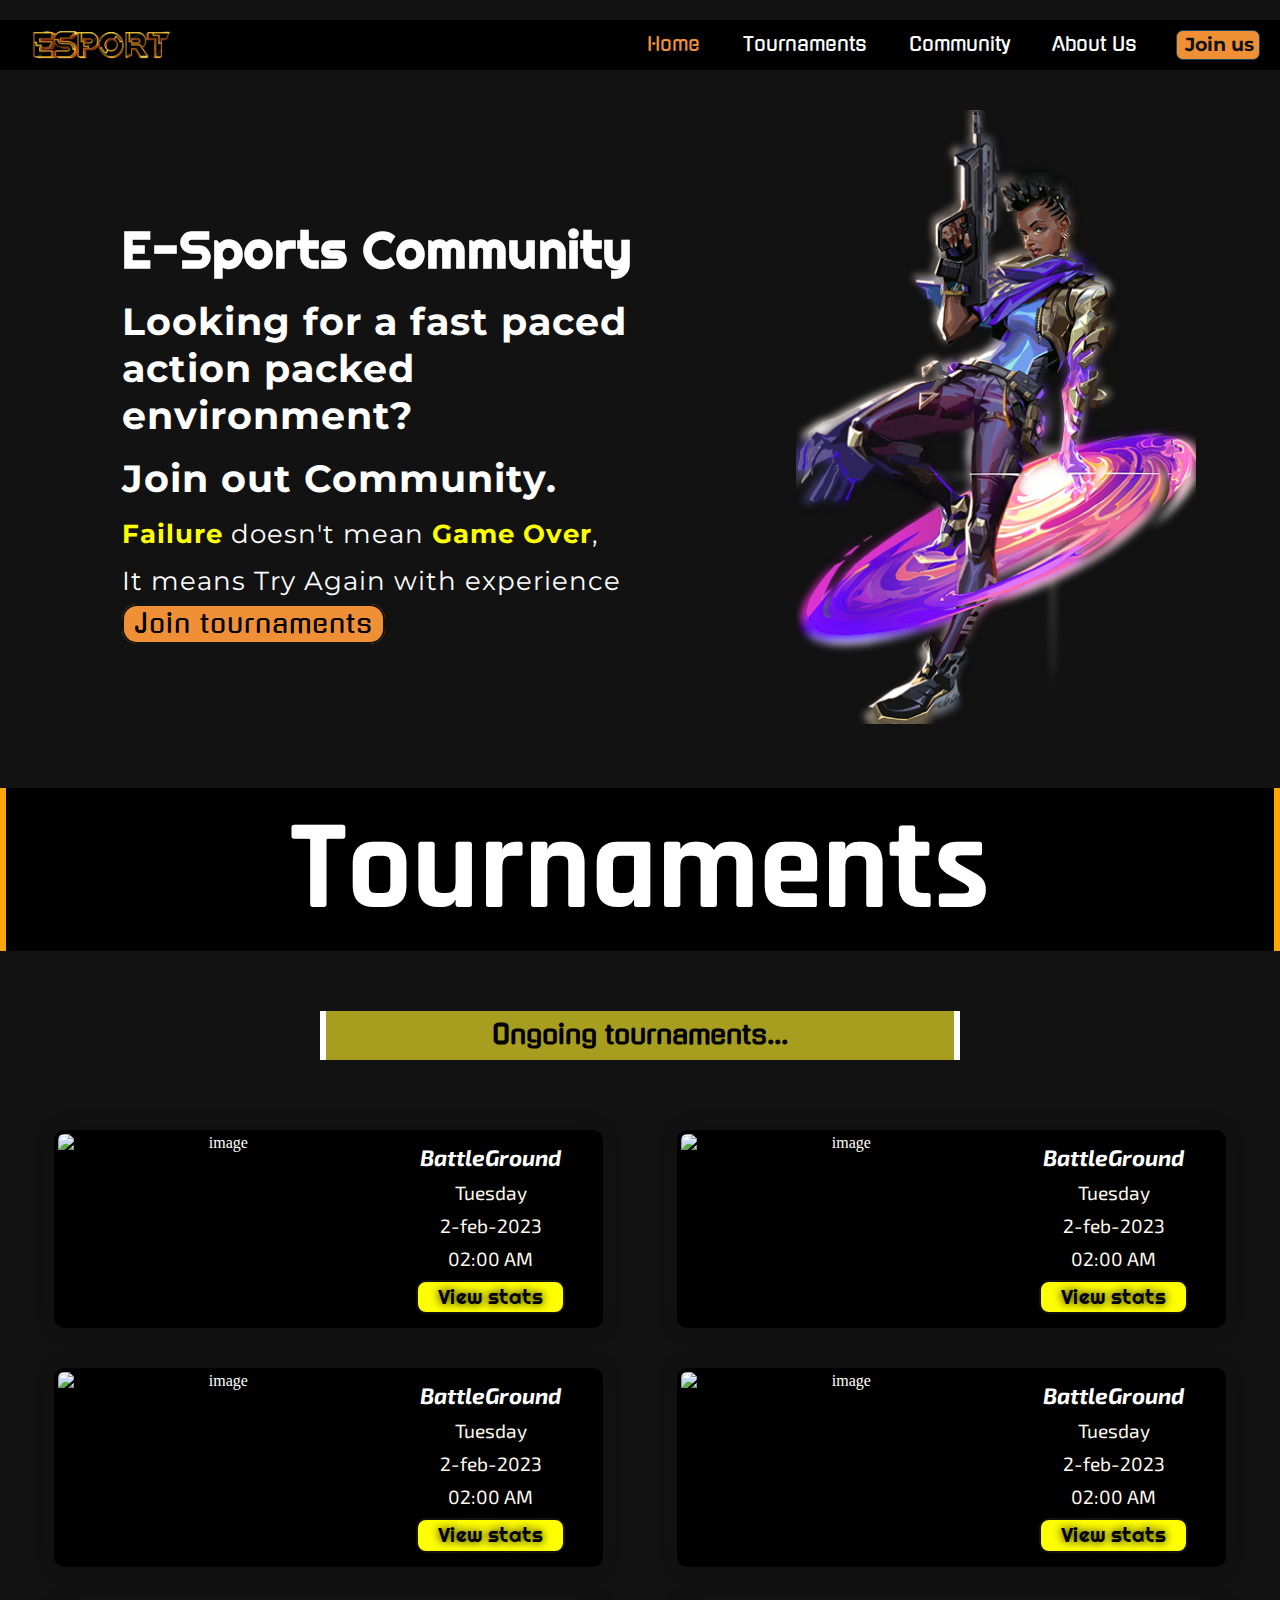
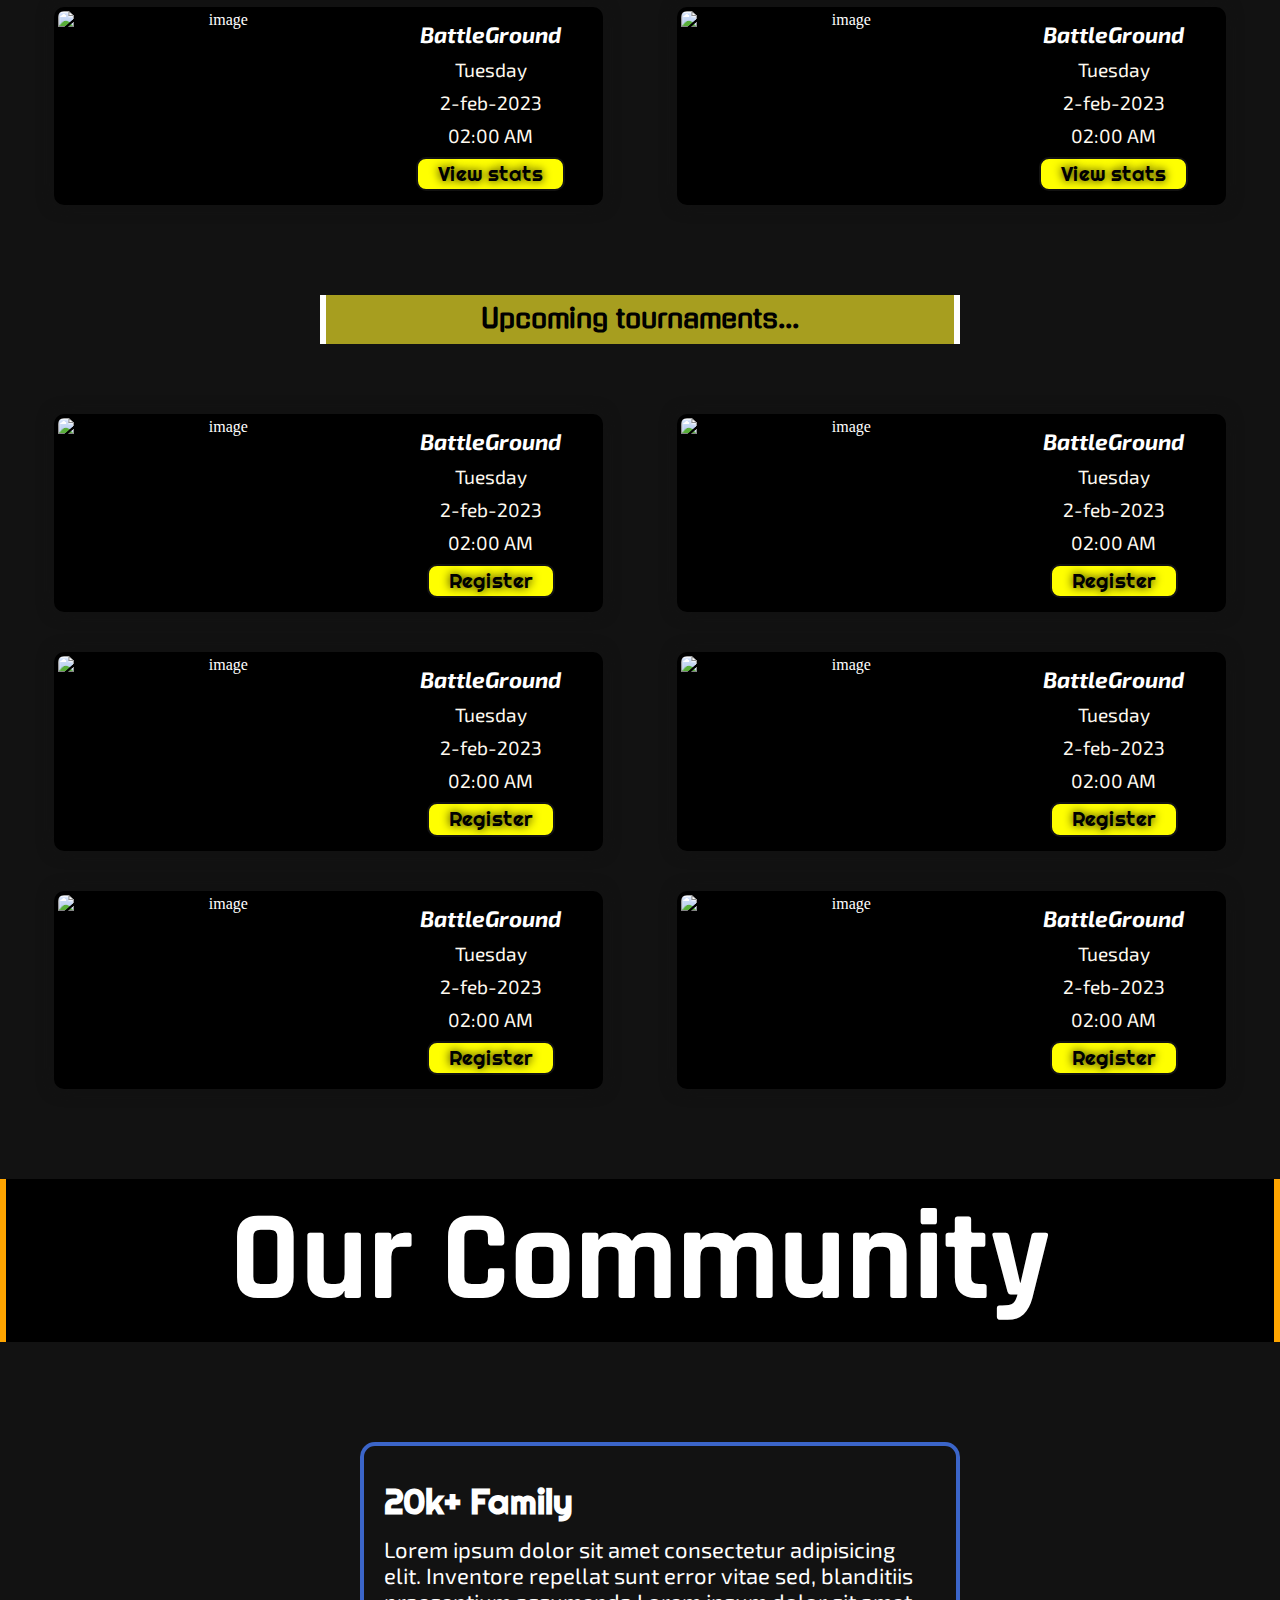
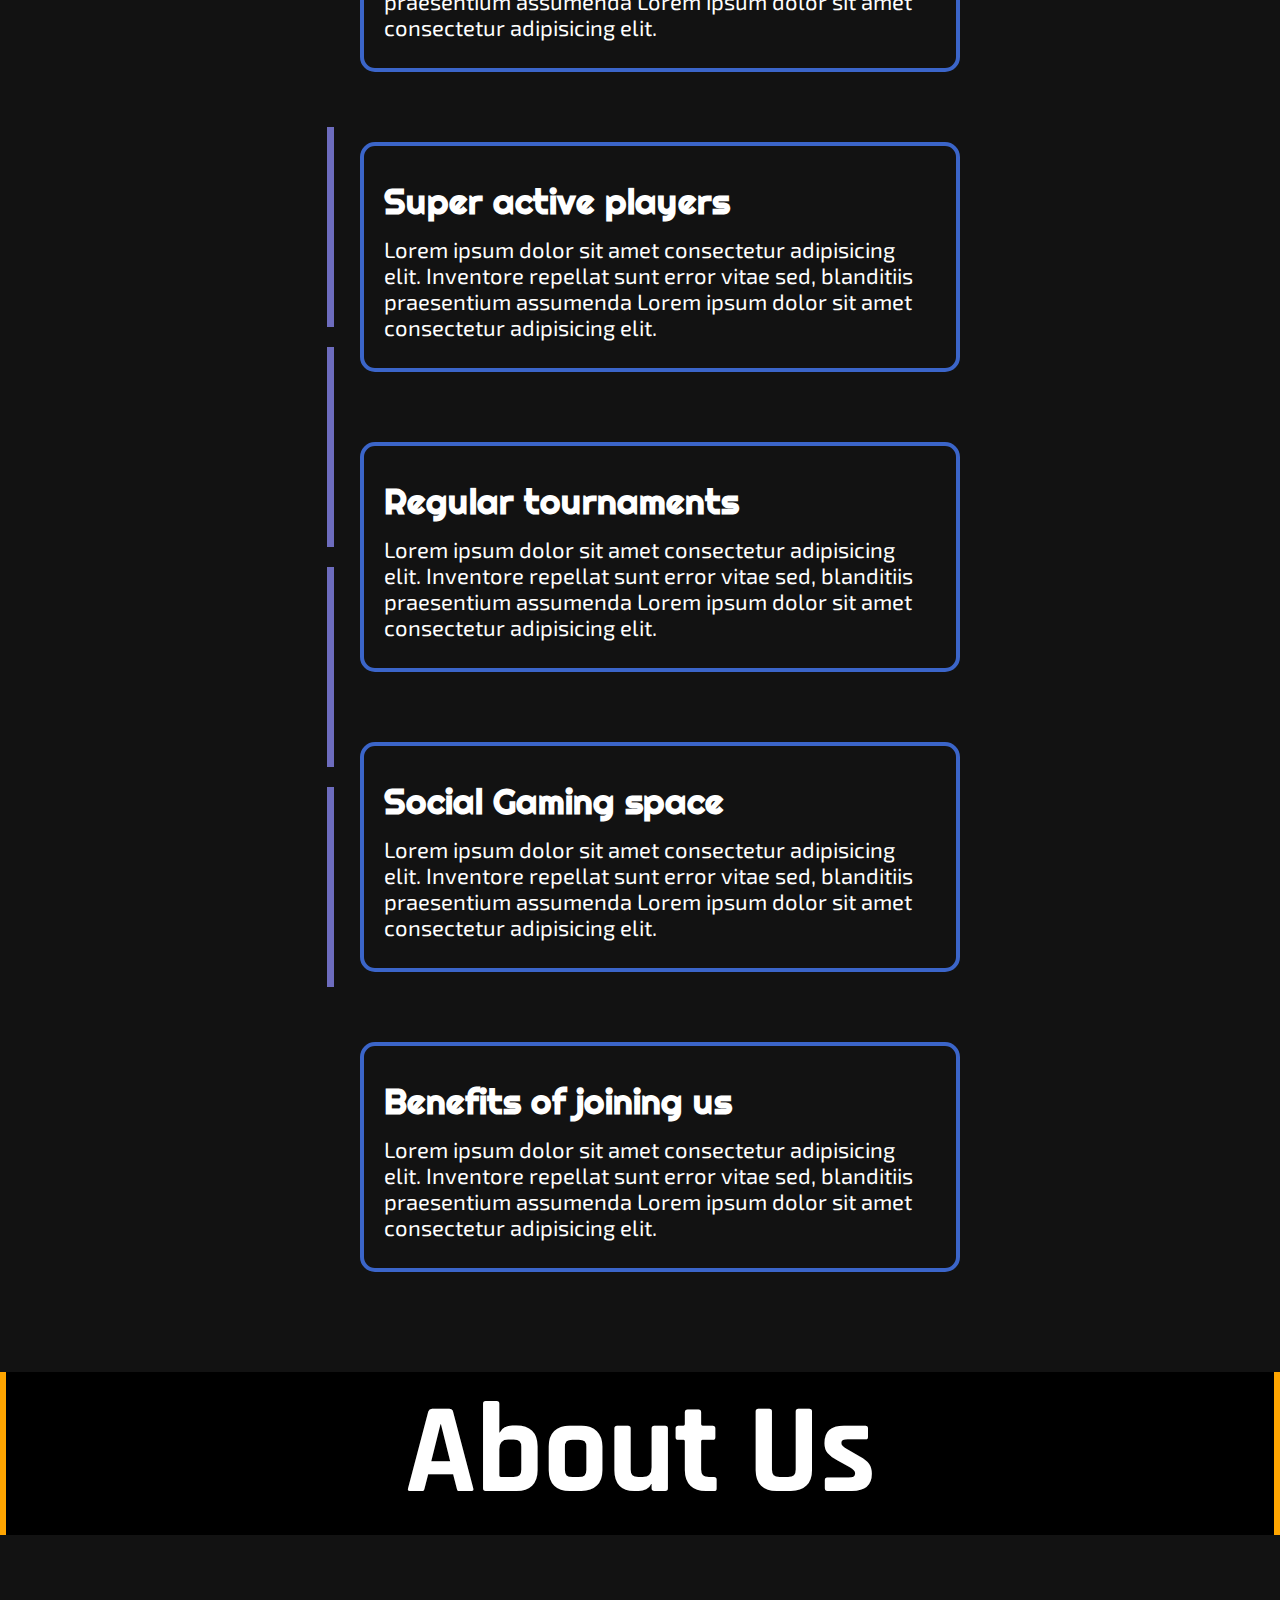
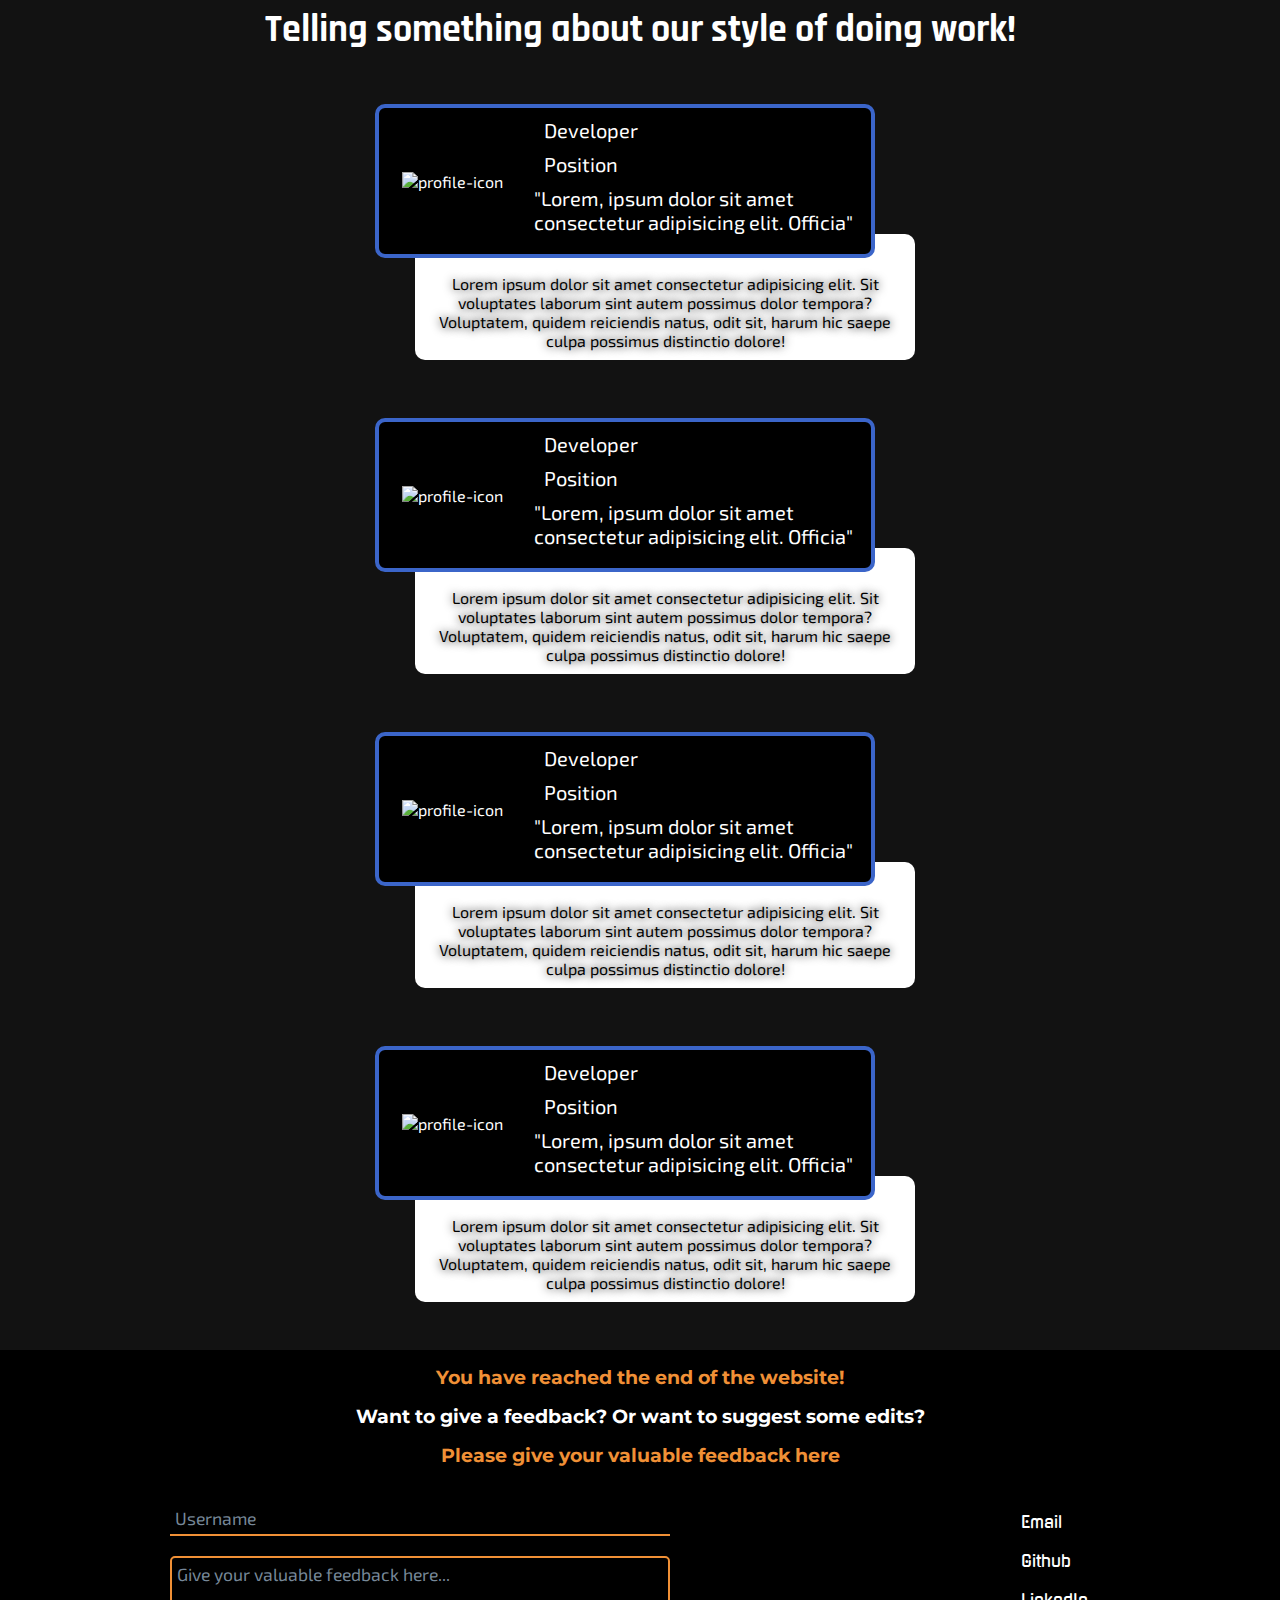
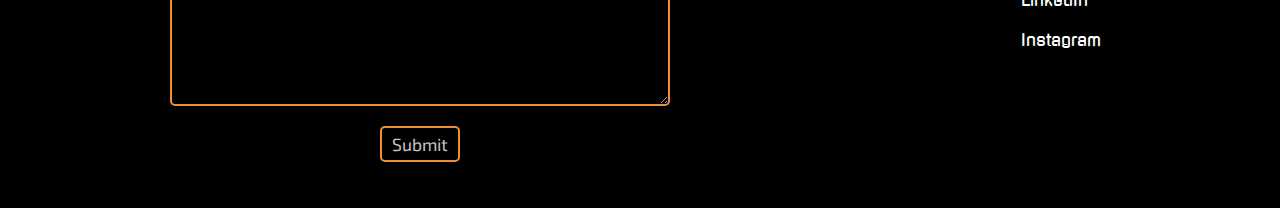
==== index.html @ 76872441 "Add files via upload" ====
<!DOCTYPE html>
<html lang="en">

<head>
    <meta charset="UTF-8">
    <meta http-equiv="X-UA-Compatible" content="IE=edge">
    <meta name="viewport" content="width=device-width, initial-scale=1.0">
    <title>E-sports Community</title>
    <link rel="shortcut icon" href="images/favicon-img.png" type="image/x-icon">

    <!--fontawesome-->
    <script src="https://kit.fontawesome.com/f44356ef2f.js" crossorigin="anonymous"></script>

    <!--google fonts-->
    <link rel="preconnect" href="https://fonts.googleapis.com">
    <link rel="preconnect" href="https://fonts.gstatic.com" crossorigin>
    <link
        href="https://fonts.googleapis.com/css2?family=Exo+2:wght@500&family=Gugi&family=Montserrat&family=Rajdhani&family=Righteous&display=swap"
        rel="stylesheet">

    <!--custom stylesheet-->
    <link rel="stylesheet" href="style.css">

</head>

<body>
    <header class="header">
        <i class="fa-solid fa-bars-staggered" id="menu-icon"></i>
        <img class="logo" src="images/logo.png" alt="logo">

        <nav class="nav">
            <a class="nav-link active" href="#home"><i class="fa-solid fa-house"></i>Home</a>
            <a class="nav-link" href="#tournaments"><i class="fa-solid fa-calendar-days"></i>Tournaments</a>
            <a class="nav-link" href="#community"><i class="fa-solid fa-users"></i>Community</a>
            <a class="nav-link" href="#about"><i class="fa-solid fa-user"></i>About Us</a>
            <a href="form/form.html" target="_main" class="join-us"><i class="fa-regular fa-handshake"></i>Join us</a>
        </nav>
    </header>

    <section id="home" class="home">
        <div class="content-box">
            <h1>E-Sports Community</h1>
            <h3>Looking for a fast paced action packed environment?</h3>
            <h3>Join out Community.</h3>
            <p><span>Failure</span> doesn't mean <span>Game Over</span>,</p>
            <p>It means Try Again with experience</p>
            <a href="#upcoming-tournaments">Join tournaments</a>
        </div>
        <div class="img-div">
            <img src="images/home-img.png" alt="home-img">
        </div>
    </section>

    <section class="tournaments" id="tournaments">
        <h2>Tournaments</h2>
        <h3>Ongoing tournaments...</h3>
        <div class="ongoing-event-container">
            <div class="event-box">
                <div class="img">
                    <img src="https://www.insidesport.in/wp-content/uploads/2022/08/BGMI-ban.jpeg" alt="image">
                </div>
                <div class="event-layer">
                    <h4>BattleGround</h4>
                    <p>Tuesday</p>
                    <p>2-feb-2023</p>
                    <p>02:00 AM</p>
                    <a href="#">View stats</a>
                </div>
            </div>
            <div class="event-box">
                <div class="img">
                    <img src="https://www.insidesport.in/wp-content/uploads/2022/08/BGMI-ban.jpeg" alt="image">
                </div>
                <div class="event-layer">
                    <h4>BattleGround</h4>
                    <p>Tuesday</p>
                    <p>2-feb-2023</p>
                    <p>02:00 AM</p>
                    <a href="#">View stats</a>
                </div>
            </div>
            <div class="event-box">
                <div class="img">
                    <img src="https://www.insidesport.in/wp-content/uploads/2022/08/BGMI-ban.jpeg" alt="image">
                </div>
                <div class="event-layer">
                    <h4>BattleGround</h4>
                    <p>Tuesday</p>
                    <p>2-feb-2023</p>
                    <p>02:00 AM</p>
                    <a href="#">View stats</a>
                </div>
            </div>
            <div class="event-box">
                <div class="img">
                    <img src="https://www.insidesport.in/wp-content/uploads/2022/08/BGMI-ban.jpeg" alt="image">
                </div>
                <div class="event-layer">
                    <h4>BattleGround</h4>
                    <p>Tuesday</p>
                    <p>2-feb-2023</p>
                    <p>02:00 AM</p>
                    <a href="#">View stats</a>
                </div>
            </div>
            <div class="event-box">
                <div class="img">
                    <img src="https://www.insidesport.in/wp-content/uploads/2022/08/BGMI-ban.jpeg" alt="image">
                </div>
                <div class="event-layer">
                    <h4>BattleGround</h4>
                    <p>Tuesday</p>
                    <p>2-feb-2023</p>
                    <p>02:00 AM</p>
                    <a href="#">View stats</a>
                </div>
            </div>
            <div class="event-box">
                <div class="img">
                    <img src="https://www.insidesport.in/wp-content/uploads/2022/08/BGMI-ban.jpeg" alt="image">
                </div>
                <div class="event-layer">
                    <h4>BattleGround</h4>
                    <p>Tuesday</p>
                    <p>2-feb-2023</p>
                    <p>02:00 AM</p>
                    <a href="#">View stats</a>
                </div>
            </div>
        </div>

        <h3 id="upcoming-tournaments">Upcoming tournaments...</h3>
        <div class="upcoming-event-container">
            <div class="event-box">
                <div class="img">
                    <img src="https://www.insidesport.in/wp-content/uploads/2022/08/BGMI-ban.jpeg" alt="image">
                </div>
                <div class="event-layer">
                    <h4>BattleGround</h4>
                    <p>Tuesday</p>
                    <p>2-feb-2023</p>
                    <p>02:00 AM</p>
                    <a href="#">Register</a>
                </div>
            </div>
            <div class="event-box">
                <div class="img">
                    <img src="https://www.insidesport.in/wp-content/uploads/2022/08/BGMI-ban.jpeg" alt="image">
                </div>
                <div class="event-layer">
                    <h4>BattleGround</h4>
                    <p>Tuesday</p>
                    <p>2-feb-2023</p>
                    <p>02:00 AM</p>
                    <a href="#">Register</a>
                </div>
            </div>
            <div class="event-box">
                <div class="img">
                    <img src="https://www.insidesport.in/wp-content/uploads/2022/08/BGMI-ban.jpeg" alt="image">
                </div>
                <div class="event-layer">
                    <h4>BattleGround</h4>
                    <p>Tuesday</p>
                    <p>2-feb-2023</p>
                    <p>02:00 AM</p>
                    <a href="#">Register</a>
                </div>
            </div>
            <div class="event-box">
                <div class="img">
                    <img src="https://www.insidesport.in/wp-content/uploads/2022/08/BGMI-ban.jpeg" alt="image">
                </div>
                <div class="event-layer">
                    <h4>BattleGround</h4>
                    <p>Tuesday</p>
                    <p>2-feb-2023</p>
                    <p>02:00 AM</p>
                    <a href="#">Register</a>
                </div>
            </div>
            <div class="event-box">
                <div class="img">
                    <img src="https://www.insidesport.in/wp-content/uploads/2022/08/BGMI-ban.jpeg" alt="image">
                </div>
                <div class="event-layer">
                    <h4>BattleGround</h4>
                    <p>Tuesday</p>
                    <p>2-feb-2023</p>
                    <p>02:00 AM</p>
                    <a href="#">Register</a>
                </div>
            </div>
            <div class="event-box">
                <div class="img">
                    <img src="https://www.insidesport.in/wp-content/uploads/2022/08/BGMI-ban.jpeg" alt="image">
                </div>
                <div class="event-layer">
                    <h4>BattleGround</h4>
                    <p>Tuesday</p>
                    <p>2-feb-2023</p>
                    <p>02:00 AM</p>
                    <a href="#">Register</a>
                </div>
            </div>
        </div>
    </section>

    <section class="community" id="community">
        <h2>Our Community</h2>
        <div class="testimonial">
            <div class="line-container">
                <div class="icon"><i class="fa-solid fa-people-group"></i></div>
                <div class="line"></div>
                <div class="icon"><i class="fa-solid fa-bolt-lightning"></i></div>
                <div class="line"></div>
                <div class="icon"><i class="fa-solid fa-chart-line"></i></div>
                <div class="line"></div>
                <div class="icon"><i class="fa-solid fa-gamepad"></i></div>
                <div class="line"></div>
                <div class="icon"><i class="fa-solid fa-medal"></i></div>
            </div>
            <div class="text-container">
                <div class="icon-2"><i class="fa-solid fa-people-group"></i></div>
                <div class="text-box">
                    <h3>20k+ Family</h3>
                    <p>Lorem ipsum dolor sit amet consectetur adipisicing elit. Inventore repellat sunt error vitae sed,
                        blanditiis praesentium assumenda Lorem ipsum dolor sit amet consectetur adipisicing elit.</p>
                </div>
                <div class="icon-2"><i class="fa-solid fa-bolt-lightning"></i></div>
                <div class="text-box">
                    <h3>Super active players</h3>
                    <p>Lorem ipsum dolor sit amet consectetur adipisicing elit. Inventore repellat sunt error vitae sed,
                        blanditiis praesentium assumenda Lorem ipsum dolor sit amet consectetur adipisicing elit.</p>
                </div>
                <div class="icon-2"><i class="fa-solid fa-chart-line"></i></div>
                <div class="text-box">
                    <h3>Regular tournaments</h3>
                    <p>Lorem ipsum dolor sit amet consectetur adipisicing elit. Inventore repellat sunt error vitae sed,
                        blanditiis praesentium assumenda Lorem ipsum dolor sit amet consectetur adipisicing elit.</p>
                </div>
                <div class="icon-2"><i class="fa-solid fa-gamepad"></i></div>
                <div class="text-box">
                    <h3>Social Gaming space</h3>
                    <p>Lorem ipsum dolor sit amet consectetur adipisicing elit. Inventore repellat sunt error vitae sed,
                        blanditiis praesentium assumenda Lorem ipsum dolor sit amet consectetur adipisicing elit.</p>
                </div>
                <div class="icon-2"><i class="fa-solid fa-medal"></i></div>
                <div class="text-box">
                    <h3>Benefits of joining us</h3>
                    <p>Lorem ipsum dolor sit amet consectetur adipisicing elit. Inventore repellat sunt error vitae sed,
                        blanditiis praesentium assumenda Lorem ipsum dolor sit amet consectetur adipisicing elit.</p>
                </div>
            </div>
        </div>
    </section>

    <section class="about" id="about">
        <h2>About Us</h2>
        <h3>Telling something about our style of doing work!</h3>
        <div class="about-container">
            <div class="profile">
                <div class="profile-top-card">
                    <div class="profile-img">
                        <img src="../Portfolio_0/images/image-removebg-preview.png" alt="profile-icon">
                    </div>
                    <div class="wrap-text">
                        <p><i class="fa-solid fa-user-secret"></i>Developer</p>
                        <p><i class="fa-solid fa-pen-ruler"></i>Position</p>
                        <p>"Lorem, ipsum dolor sit amet consectetur adipisicing elit. Officia"</p>
                    </div>
                </div>
                <div class="profile-layer">
                    <p>Lorem ipsum dolor sit amet consectetur adipisicing elit. Sit voluptates laborum sint autem
                        possimus dolor tempora? Voluptatem, quidem reiciendis natus, odit sit, harum hic saepe culpa
                        possimus distinctio dolore!</p>
                </div>
            </div>
            <div class="profile">
                <div class="profile-top-card">
                    <div class="profile-img">
                        <img src="../Portfolio_0/images/image-removebg-preview.png" alt="profile-icon">
                    </div>
                    <div class="wrap-text">
                        <p><i class="fa-solid fa-user-secret"></i>Developer</p>
                        <p><i class="fa-solid fa-pen-ruler"></i>Position</p>
                        <p>"Lorem, ipsum dolor sit amet consectetur adipisicing elit. Officia"</p>
                    </div>
                </div>
                <div class="profile-layer">
                    <p>Lorem ipsum dolor sit amet consectetur adipisicing elit. Sit voluptates laborum sint autem
                        possimus dolor tempora? Voluptatem, quidem reiciendis natus, odit sit, harum hic saepe culpa
                        possimus distinctio dolore!</p>
                </div>
            </div>
            <div class="profile">
                <div class="profile-top-card">
                    <div class="profile-img">
                        <img src="../Portfolio_0/images/image-removebg-preview.png" alt="profile-icon">
                    </div>
                    <div class="wrap-text">
                        <p><i class="fa-solid fa-user-secret"></i>Developer</p>
                        <p><i class="fa-solid fa-pen-ruler"></i>Position</p>
                        <p>"Lorem, ipsum dolor sit amet consectetur adipisicing elit. Officia"</p>
                    </div>
                </div>
                <div class="profile-layer">
                    <p>Lorem ipsum dolor sit amet consectetur adipisicing elit. Sit voluptates laborum sint autem
                        possimus dolor tempora? Voluptatem, quidem reiciendis natus, odit sit, harum hic saepe culpa
                        possimus distinctio dolore!</p>
                </div>
            </div>
            <div class="profile">
                <div class="profile-top-card">
                    <div class="profile-img">
                        <img src="../Portfolio_0/images/image-removebg-preview.png" alt="profile-icon">
                    </div>
                    <div class="wrap-text">
                        <p><i class="fa-solid fa-user-secret"></i>Developer</p>
                        <p><i class="fa-solid fa-pen-ruler"></i>Position</p>
                        <p>"Lorem, ipsum dolor sit amet consectetur adipisicing elit. Officia"</p>
                    </div>
                </div>
                <div class="profile-layer">
                    <p>Lorem ipsum dolor sit amet consectetur adipisicing elit. Sit voluptates laborum sint autem
                        possimus dolor tempora? Voluptatem, quidem reiciendis natus, odit sit, harum hic saepe culpa
                        possimus distinctio dolore!</p>
                </div>
            </div>
        </div>
    </section>

    <footer>
        <a class="top-icon" href="#home"><i class="fa-regular fa-circle-up"></i></a>
        <p>You have reached the end of the website!</p>
        <p>Want to give a feedback? Or want to suggest some edits?</p>
        <p>Please give your valuable feedback here</p>
        <div class="content-box">
            <div class="form-container">
                <form method="post">
                    <input type="text" name="name" id="name" placeholder=" " autocomplete="off">
                    <label class="placeholder" for="name">Username</label>
                    <textarea name="feedback-message" id="feedback-message" rows="5"
                        placeholder="Give your valuable feedback here..."></textarea>
                </form>
                <button onclick="sendMail()">Submit</button>
            </div>
            <div class="social">
                <a href="mailto:neersh2311@gmail.com" class="social-link"><i class="fa-solid fa-envelope"></i>Email</a>
                <a href="https://github.com/Neeraj-2311" class="social-link"><i class="fa-brands fa-github"></i>Github</a>
                <a href="https://linkedin.com/in/neeraj-b2b31b214" class="social-link"><i class="fa-brands fa-linkedin"></i>LinkedIn</a>
                <!-- <a href="#" class="social-link"><i class="fa-brands fa-square-twitter"></i>Twittr</a> -->
                <a href="https://www.instagram.com/neeraj_sh2311/" class="social-link"><i class="fa-brands fa-square-instagram"></i>Instagram</a>
            </div>
        </div>

    </footer>
    
    <!--scroll reveal-->
    <script src="https://unpkg.com/scrollreveal"></script>
    
    <!-- typed js -->
    <script src="https://cdn.jsdelivr.net/npm/typed.js@2.0.12"></script>
    
    <!--email Js-->
    <script type="text/javascript" src="https://cdn.jsdelivr.net/npm/@emailjs/browser@3/dist/email.min.js"></script>
    <script type="text/javascript">
        (function () {
            emailjs.init("6C_S388ph6_0igqL1");
        })();
        </script>

    <!--script file-->
    <script src="script.js"></script>

</body>

</html>
---- style.css ----
* {
    margin: 0;
    box-sizing: border-box;
    scroll-behavior: smooth;
}

:root {
    --text-style-1: 'Montserrat', sans-serif;
    --text-style-2: 'Exo 2', sans-serif;
    --text-style-3: 'Gugi', cursive;
    --text-style-4: 'Righteous', cursive;
    --text-style-5: 'Rajdhani', sans-serif;

    --bg-color: #121212;
    --second-bg-color: #000;
    --text-color: #ffffff;
    --main-color: #f09036;
}

body {
    padding-top: 20px;
    background-color: var(--bg-color);
    text-align: center;
}

h2 {
    background-color: var(--second-bg-color);
    font-family: var(--text-style-5);
    font-size: 7vw;
    border: .5vw orange solid;
    border-top: none;
    border-bottom: none;
    margin: 100px 0;
}

a {
    text-decoration: none;
    line-height: 1;
}

h1 {
    font-size: 4vw;
    font-family: var(--text-style-4);
}

h3 {
    font-size: 3vw;
}

p {
    font-size: 2vw;
}

/********************* Nav-Bar *********************/
.header {
    position: relative;
    z-index: 10;
    width: 100%;
    padding: 10px 20px;
    display: flex;
    flex-direction: row;
    justify-content: space-between;
    align-items: center;
    background-color: var(--second-bg-color);
    max-height: 50px;
}

.sticky {
    position: fixed;
    top: 0;
}

#menu-icon {
    color: var(--text-color);
    font-size: 1.5rem;
    display: none;
}

.logo {
    height: 5rem;
}

.nav {
    display: flex;
    place-items: center;
    column-gap: 3vw;
}

.nav-link {
    padding: 4px 0;
    display: inherit;
    align-items: center;
    gap: .25rem;
    color: var(--text-color);
    font-size: 1.2rem;
    font-family: var(--text-style-3);
}

.nav-link:hover {
    border-top: solid 1px lightblue;
    border-bottom: solid 1px lightblue;
}

.nav-link i {
    color: lightblue;
    font-size: 1rem;
}

.nav .join-us {
    display: flex;
    place-items: center;
    gap: .2rem;
    border-radius: 7px;
    border: 1px solid rgb(18, 72, 90);
    padding: 4px 5px;
    font-size: 1.2rem;
    font-family: var(--text-style-1);
    font-weight: bold;
    color: var(--bg-color);
    background-color: var(--main-color);
}

.nav .join-us:hover {
    box-shadow: 0 0 .6rem white;
    transition: .2s ease-in-out;
}

.nav-link.active,
.nav-link.active i {
    color: var(--main-color);
}


/********************* Home section *********************/
.home {
    overflow: hidden;
    display: flex;
    flex-direction: row;
    justify-content: space-between;
    place-items: center;
    padding: 40px 3vw 0px 6vw;
    color: var(--text-color);
    height: calc(100vh - 73px);
}

.home div {
    margin: auto;
}

.home .content-box {
    font-family: var(--text-style-1);
    letter-spacing: 1px;
    text-align: left;
    width: 50%;
}

.home .img-div {
    width: 45%;
    max-width: 400px;
}

.home .img-div img {
    width: 100%;
    animation: floatImage 4s ease-in-out infinite;
}
@keyframes floatImage {
    0%{
        transform: translateY(0);
    }
    50%{
        transform: translateY(-35px);
    }
    100%{
        transform: translate(0);
    } 
}

.home h1,
.home h3,
.home p {
    margin: 1rem auto;
}

.home p span {
    color: yellow;
    font-weight: 700;
}

.home div a {
    font-family: var(--text-style-3);
    font-size: min(3vw, 1.6rem);
    border: 2px solid var(--bg-color);
    background-color: var(--main-color);
    padding: 5px 10px;
    border-radius: 15px;
    margin: 2rem auto;
    cursor: pointer;
    color: var(--second-bg-color);
}

.home div a:hover {
    box-shadow: 0 0 .6rem rgb(95, 133, 161);
    transition: .2s ease-in-out;
}


/********************* tournaments section *********************/

.tournaments {
    min-height: 100vh;
    color: white;
}

.tournaments h3 {
    width: calc(50% - 6vw);
    font-family: var(--text-style-3);
    background-color: rgb(167, 158, 31);
    color: var(--second-bg-color);
    font-size: 2.2vw;
    line-height: 1.5;
    margin: 50px auto 50px 6vw;
    border: 6px solid #fff;
    border-top: none;
    border-bottom: none;
}

.ongoing-event-container,
.upcoming-event-container {
    padding: 3vw 6vw;
    display: grid;
    grid-template-columns: repeat(4, 1fr);
    align-items: center;
    gap: 2.5rem;
}

.ongoing-event-container .event-box,
.upcoming-event-container .event-box {
    position: relative;
    box-shadow: 0 0 1rem var(--bg-color);
    display: flex;
    overflow: hidden;
    border-radius: 10px;
    border: 4px solid var(--second-bg-color);
}

.event-box .img {
    width: 100%;
}

.event-box .img img {
    width: 100%;
    transition: .5s ease;
}

.event-box:hover .img img {
    transform: scale(1.2);
}

.event-box .event-layer {
    position: absolute;
    bottom: 0;
    left: 0;
    width: 100%;
    height: 100%;
    background: linear-gradient(rgba(0, 0, 0, .1), var(--main-color));
    display: flex;
    justify-content: center;
    align-items: center;
    flex-direction: column;
    transform: translateY(100%);
    transition: .5s ease;
    color: floralwhite;
    font-family: var(--text-style-2);
    text-shadow: 0 0 10px #000;
}

.event-layer h4 {
    display: inline-block;
    font-style: italic;
    font-size: 2vw;
    margin: .3rem 0 .5rem;
    color: white;
}

.event-layer p {
    font-size: 1.5vw;
}

.event-layer a {
    font-family: var(--text-style-3);
    margin: 10px;
    border: 2px solid var(--bg-color);
    border-radius: 10px;
    padding: 5px 20px;
    background-color: yellow;
    color: #000;
}

.event-box:hover .event-layer {
    transform: translateY(0);
}


/********************* Community section *********************/

.community {
    min-height: 100vh;
    color: white;
}

.icon-2 {
    display: none;
}

.line-2 {
    display: none;
}

.community .testimonial {
    display: flex;
    flex-direction: row;
    align-items: center;
    justify-content: center;
    margin: 100px auto;
    width: 60%;
}

.community .testimonial .line-container {
    display: flex;
    flex-direction: column;
    justify-content: center;
    align-items: center;
}

.community .testimonial .line-container .line {
    background-color: #6d6cbe;
    width: 7px;
    height: 260px;
    margin: 0 5%;
}

.community .testimonial .line-container .icon {
    margin: 10px;
}

.community .testimonial .line-container .icon i {
    font-size: 5rem;
}

.community .testimonial .line-container .icon:hover {
    text-shadow: 0 0 10px #81bbdb;
    transition: .2s ease-in-out;
    transform: scale(1.1);
}

.community .testimonial .text-container {
    display: flex;
    flex-direction: column;
    gap: 120px;
}

.community .testimonial .text-container .text-box:hover {
    transform: scaleY(1.1);
    box-shadow: 0 0 10px #d7d7df;
}

.community .testimonial .text-container .text-box {
    border: 4px rgb(59, 101, 201) solid;
    border-radius: 15px;
    margin: 0 auto auto 20px;
    padding: 20px;
    text-align: left;
    height: 240px;
    transition: .2s ease-in-out;
}

.community .testimonial .text-container .text-box p {
    font-family: var(--text-style-2);
    font-size: 1.6vw;
}

.community .testimonial .text-container .text-box h3 {
    font-size: 2vw;
    font-family: var(--text-style-4);
    line-height: 2;
}


/********************* About Us ********************/

.about {
    color: var(--text-color);
}

.about h3 {
    font-family: var(--text-style-5);
}

.about .about-container {
    width: 85%;
    margin: 100px auto;
    display: flex;
    flex-wrap: wrap;
    gap: 6vw;
    justify-content: center;
}

.about .about-container .profile {
    width: 40%;
    position: relative;
    height: max-content;
    transition: .5s ease;
}

.about .about-container .profile .profile-top-card {
    position: relative;
    z-index: 9;
    border-radius: 10px;
    border: 4px solid rgb(59, 101, 201);
    margin: auto;
    background-color: var(--second-bg-color);
    font-family: var(--text-style-2);
    display: grid;
    grid-template-columns: 28% 70%;
    padding: 10px;
    column-gap: 1.4vw;
}

.about .about-container .profile .profile-top-card .profile-img {
    margin: auto;
}

.about .about-container .profile .profile-top-card .profile-img img {
    width: 100%;
}

.about .about-container .profile .profile-top-card .wrap-text {
    text-align: left;
    margin: auto;
}

.about .about-container .profile .profile-top-card .wrap-text p {
    margin-bottom: 10px;
    font-size: 1.2vw;
}

.about .about-container .profile .profile-top-card .wrap-text p i {
    color: #6d6cbe;
    font-size: large;
    margin-right: 10px;
}

.about .about-container .profile .profile-layer {
    position: absolute;
    bottom: 0px;
    left: 0px;
    border-radius: 10px;
    height: max-content;
    padding: 50px 10px 20px;
    background: var(--text-color);
    color: var(--second-bg-color);
    font-family: var(--text-style-2);
    text-shadow: 0 0 10px #000;
    transition: .5s ease;
}

.about .about-container .profile .profile-layer p {
    font-size: 1.1vw;
}

.about .about-container .profile:hover {
    z-index: 11;
    transform: translate(-15px, -50px) !important;
}

.about .about-container .profile:hover .profile-layer {
    z-index: -10;
    transform: translate(30px, 7vw);
}



/********************* footer ********************/
footer {
    overflow: auto;
    background-color: #000;
}
footer .content-box{
    padding: 0 20px 2%;
    display: flex;
    flex-wrap: wrap;
    gap: 1rem 2rem;
    justify-content: space-around;
}
footer p{
    color: var(--text-color);
    font-family: var(--text-style-1);
    font-size: min(3vw, 1.2rem);
    font-weight: bolder;
    margin: 15px auto;
}
footer p:nth-of-type(1), footer p:nth-of-type(3){
    color: var(--main-color);
}
footer .form-container {
    width: 90%;
    max-width: 500px;
}
form{
    position: relative;
}
input, textarea, button{
    outline: none;
    display: block;
    margin: 20px auto;
    background-color: black;
    color: rgba(255, 255, 255, 0.79);
    font-size: 1.1rem;
    font-family: var(--text-style-2);
    background: none;
}
textarea::placeholder{
    color: lightslategray;
}
input{
    color: rgba(255, 255, 255, 0.79);
    padding: 5px;
    width: 100%;
    border: none;
    border-bottom: solid 2px var(--main-color);
}
label{
    position: absolute;
    top: 5px;
    left: 5px;
    font-family: var(--text-style-2);
    font-size: 1.1rem;
    color: lightslategray;
    transition: transform 0.2s ease-in-out;
}
input:focus + label, input:not(:placeholder-shown) + label{
    transform: translateY(-25px) scale(0.9);
    left: 2px;
}
textarea{
    padding: 5px;
    width: 100%;
    height: 150px;
    min-height: 150px;
    max-height: 150px;
    min-width: 100%;
    max-width: 100%;
    border-radius: 5px;
    border: 2px solid var(--main-color);
}
button{
    border-radius: 5px;
    border: 2px solid var(--main-color);
    padding: 5px 10px;
    cursor: pointer;
}

footer .social {
    margin-top: 20px;
    width: max-content;
    display: flex;
    flex-direction: column;
    align-items: flex-start;
}

footer .social .social-link {
    font-size: 1rem;
    margin: 10px;
    color: var(--text-color);
    font-family: var(--text-style-3);
}

footer .social .social-link i {
    margin-right: 10px;
    font-size: 1.2rem;
}

footer .social .social-link:hover {
    color: var(--main-color);
}

footer a.top-icon {
    display: none;
    position: fixed;
    right: 30px;
    bottom: 20px;
    font-family: var(--text-style-2);
    color: var(--second-bg-color);
    background-color: yellow;
    padding: min(1.3vw, 13px);
    border: 2px solid var(--second-bg-color);
    border-radius: 10px;
    box-shadow: 0 0 30px yellow;
    font-size: 30px;
    z-index: 100;
}

.top-icon.fixed {
    display: block;
}

/********************* BREAKPOINTS *********************/
@media (max-width: 1350px) {
    h2 {
        font-size: 10vw;
        margin: 60px 0;
    }

    .home {
        height: auto;
    }

    .tournaments {
        min-height: auto;
        height: auto;
    }

    .ongoing-event-container,
    .upcoming-event-container {
        display: flex;
        flex-wrap: wrap;
        row-gap: 40px;
        column-gap: 26px;
        padding: 30px;
        margin-bottom: 60px;
    }

    .tournaments h3 {
        width: 50%;
        min-width: 550px;
        margin: 40px auto;
        padding: 5px;
        font-size: 2vw;
    }

    .event-box {
        width: max(45%, 500px);
        margin: auto;
        background-color: black;
        display: flex;
        flex-wrap: wrap;
        justify-content: center;
    }

    .event-box .img {
        overflow: hidden;
        display: flex;
        flex-basis: 60%;
    }

    .event-box .event-layer {
        flex-basis: 40%;
        position: relative;
        transform: translateY(0%);
        background: none;
    }

    .event-layer h4 {
        font-size: 1.4rem;
        margin: 10px auto 0;
    }

    .event-layer p {
        font-size: 1.2rem;
        margin: 10px auto 0;
    }

    .event-layer a {
        display: inline-block;
        font-family: var(--text-style-4);
        font-size: 1.6vw;
    }

    .community {
        min-height: auto;
    }

    .community .testimonial {
        width: auto;
    }

    .community .testimonial .text-container {
        gap: 70px;
    }

    .community .testimonial .line-container .line {
        height: 200px;
    }

    .community .testimonial .text-container .text-box {
        height: 230px;
        width: 600px;
    }

    .community .testimonial .text-container .text-box p {
        font-family: var(--text-style-2);
        font-size: 22px;
    }

    .community .testimonial .text-container .text-box h3 {
        font-size: 35px;
    }


    .about h3 {
        margin: 70px auto 100px;
    }

    .about .about-container {
        width: 100%;
        flex-direction: column;
        align-items: center;
        row-gap: 160px;
    }

    .about .about-container .profile {
        width: 500px;
        transform: translate(-15px, -50px);
    }

    .about .about-container .profile .profile-layer {
        position: absolute;
        top: 130px;
        right: -40px;
        left: 40px;
        padding: 40px 10px 10px;
    }

    .about .about-container .profile .profile-layer p {
        font-size: 16px;
    }

    .about .about-container .profile .profile-top-card {
        grid-template-columns: 27% 70%;
    }

    .about .about-container .profile .profile-top-card .wrap-text p {
        font-size: 20px;
    }

    .about .about-container .profile:hover .profile-layer {
        transform: none;
    }
}

@media(max-width: 1100px) {
    .about .about-container .profile .profile-top-card .wrap-text p {
        font-size: 20px;
    }

    .about .about-container .profile .profile-layer p {
        font-size: 16px;
    }


    .ongoing-event-container,
    .upcoming-event-container {
        display: flex;
        flex-wrap: wrap;
        row-gap: 40px;
        column-gap: 26px;
        padding: 30px;
        margin-bottom: 60px;
    }

    .event-box {
        width: min(45%, 300px);
        margin: auto;
        background-color: black;
        display: flex;
        flex-wrap: wrap;
        justify-content: center;
        flex-direction: column;
    }

    .event-box .img {
        overflow: hidden;
        display: flex;
        width: 100%
    }

    .event-box .event-layer {
        position: relative;
        transform: translateY(0%);
        background: none;
    }

    .event-layer h4 {
        font-size: 1.2rem;
        margin: 5px auto 0;
    }

    .event-layer p {
        font-size: 1rem;
        margin: 5px auto 0;
    }

    .event-layer a {
        font-size: 1rem;
    }
}

@media(max-width: 850px) {
    #menu-icon {
        display: block;
    }

    .logo {
        margin-left: 5rem;
    }

    .header {
        justify-content: unset;
    }

    .nav {
        position: absolute;
        top: 100%;
        left: 0%;
        height: 100vh;
        padding: 40px 60px;
        background-color: var(--bg-color);
        display: flex;
        flex-wrap: wrap;
        place-items: flex-start;
        flex-direction: column;
        gap: 1rem;
        box-shadow: 0 .5rem 1rem rgba(0, 0, 0, .2);
        transition: .4s ease ;
        transform: translateX(-100%);
    }

    .nav.active {
        transform: translateX(0);
    }

    .nav .join-us {
        margin: 20px auto auto;
    }

    .nav .nav-link .join-us i {
        color: var(--text-color);
    }

    .home {
        position: relative;
        justify-content: center;
        padding-top: 20px;
        padding-bottom: 0;
    }

    .home .content-box {
        width: auto;
        text-align: center;
        margin-top: 250px;
        background-color: var(--bg-color);
    }

    .home .content-box a {
        display: inline-block;
        margin: 10px auto;
    }

    .home .img-div {
        position: absolute;
        z-index: -1;
        width: 100%;
        height: 400px;
        top: 20px;
        overflow: hidden;
    }


    .home .content-box h1 {
        font-size: 6vw;
    }

    .home .content-box h3 {
        font-size: 4vw;
    }

    .home .content-box p {
        font-size: 2.6vw;
    }
}

@media(max-width: 760px) {
    .home {
        padding: 0%;
    }

    .tournaments h3 {
        width: 90%;
        min-width: auto;
        font-size: 4vw;
    }

    .tournaments .event-box .event-layer h4 {
        font-size: 5vw;
    }

    .community .testimonial .text-container {
        display: block;
    }

    .community .testimonial .line-container {
        display: none
    }

    .community {
        min-height: auto;
    }

    .icon-2 {
        display: block;
        margin-left: 0px;
    }

    .icon-2 i {
        font-size: 5rem;
    }

    .community .testimonial {
        flex-direction: column;
        margin: 60px auto;
        width: 90%
    }

    .community .testimonial .text-container .text-box {
        height: auto;
        width: auto;
        margin: auto;
        margin-bottom: 50px;
        background-color: var(--bg-color);
    }


    .about h3 {
        margin: 0px auto 50px;
    }

    .about .about-container {
        width: 80%;
        flex-direction: column;
        align-items: center;
        row-gap: 50px;
    }

    .about .profile-layer {
        display: none;
    }

    .about .about-container .profile {
        width: auto;
        transform: none;
        z-index: -3;
        text-align: center;
    }

    .about .about-container .profile .profile-img {
        width: 15vw;
    }

    .about .about-container .profile .profile-top-card {
        display: flex;
        flex-wrap: wrap;
    }

    .about .about-container .profile .profile-top-card .wrap-text p {
        font-size: 1rem;
        margin: 7px 20px;
    }

    .about .about-container .profile:hover {
        transform: none;
    }
}
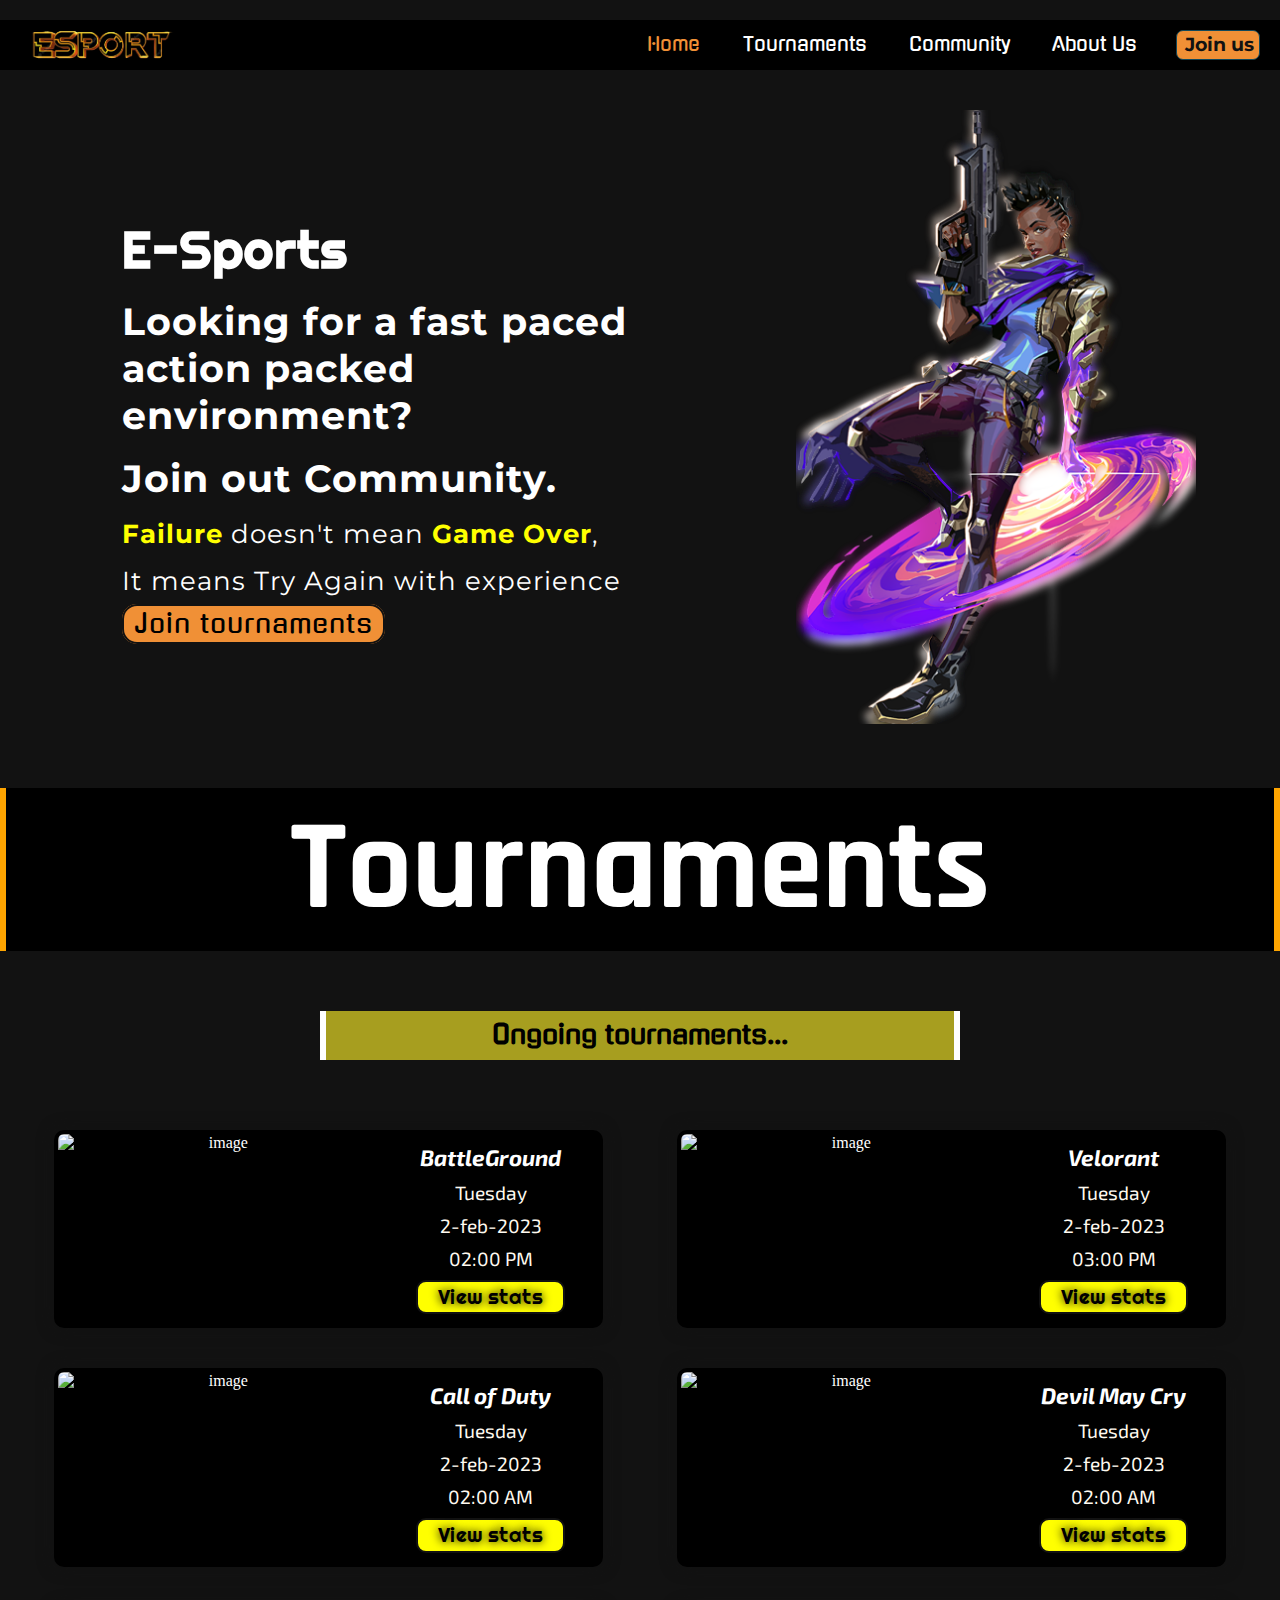
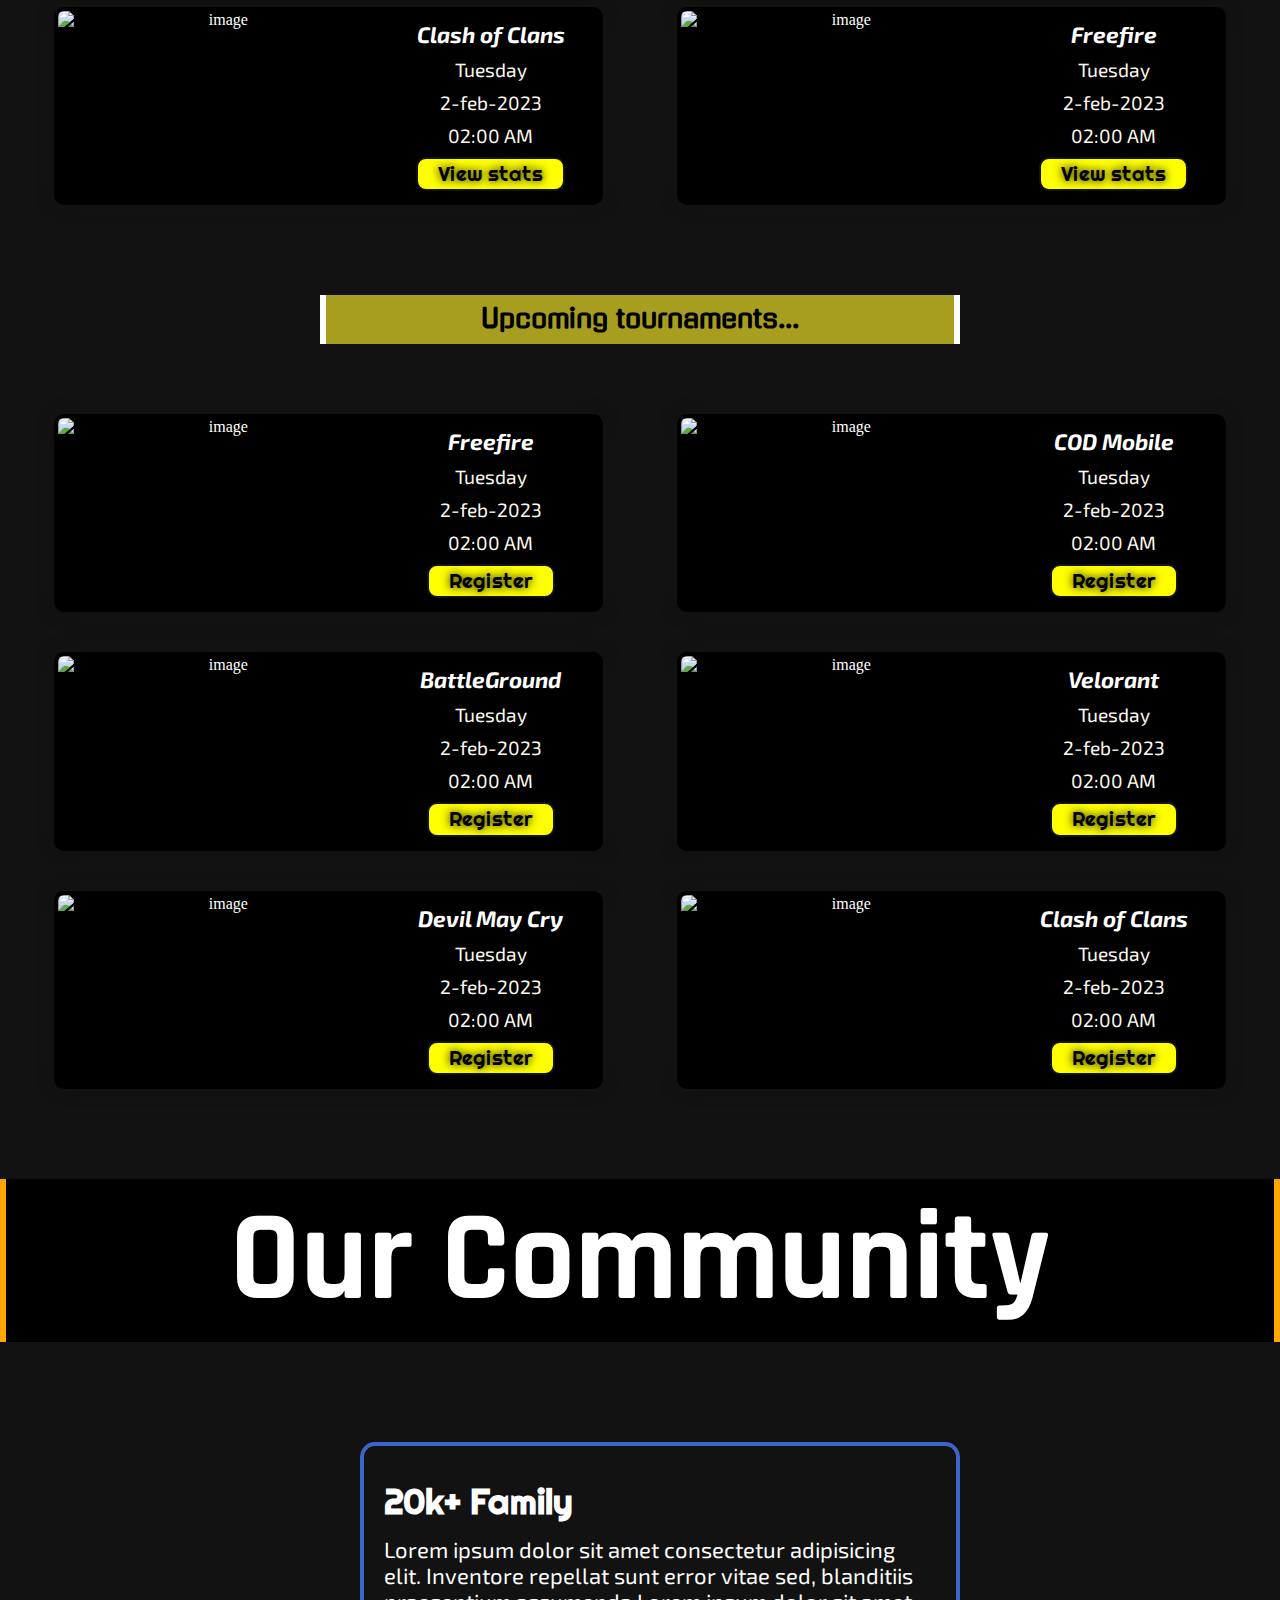
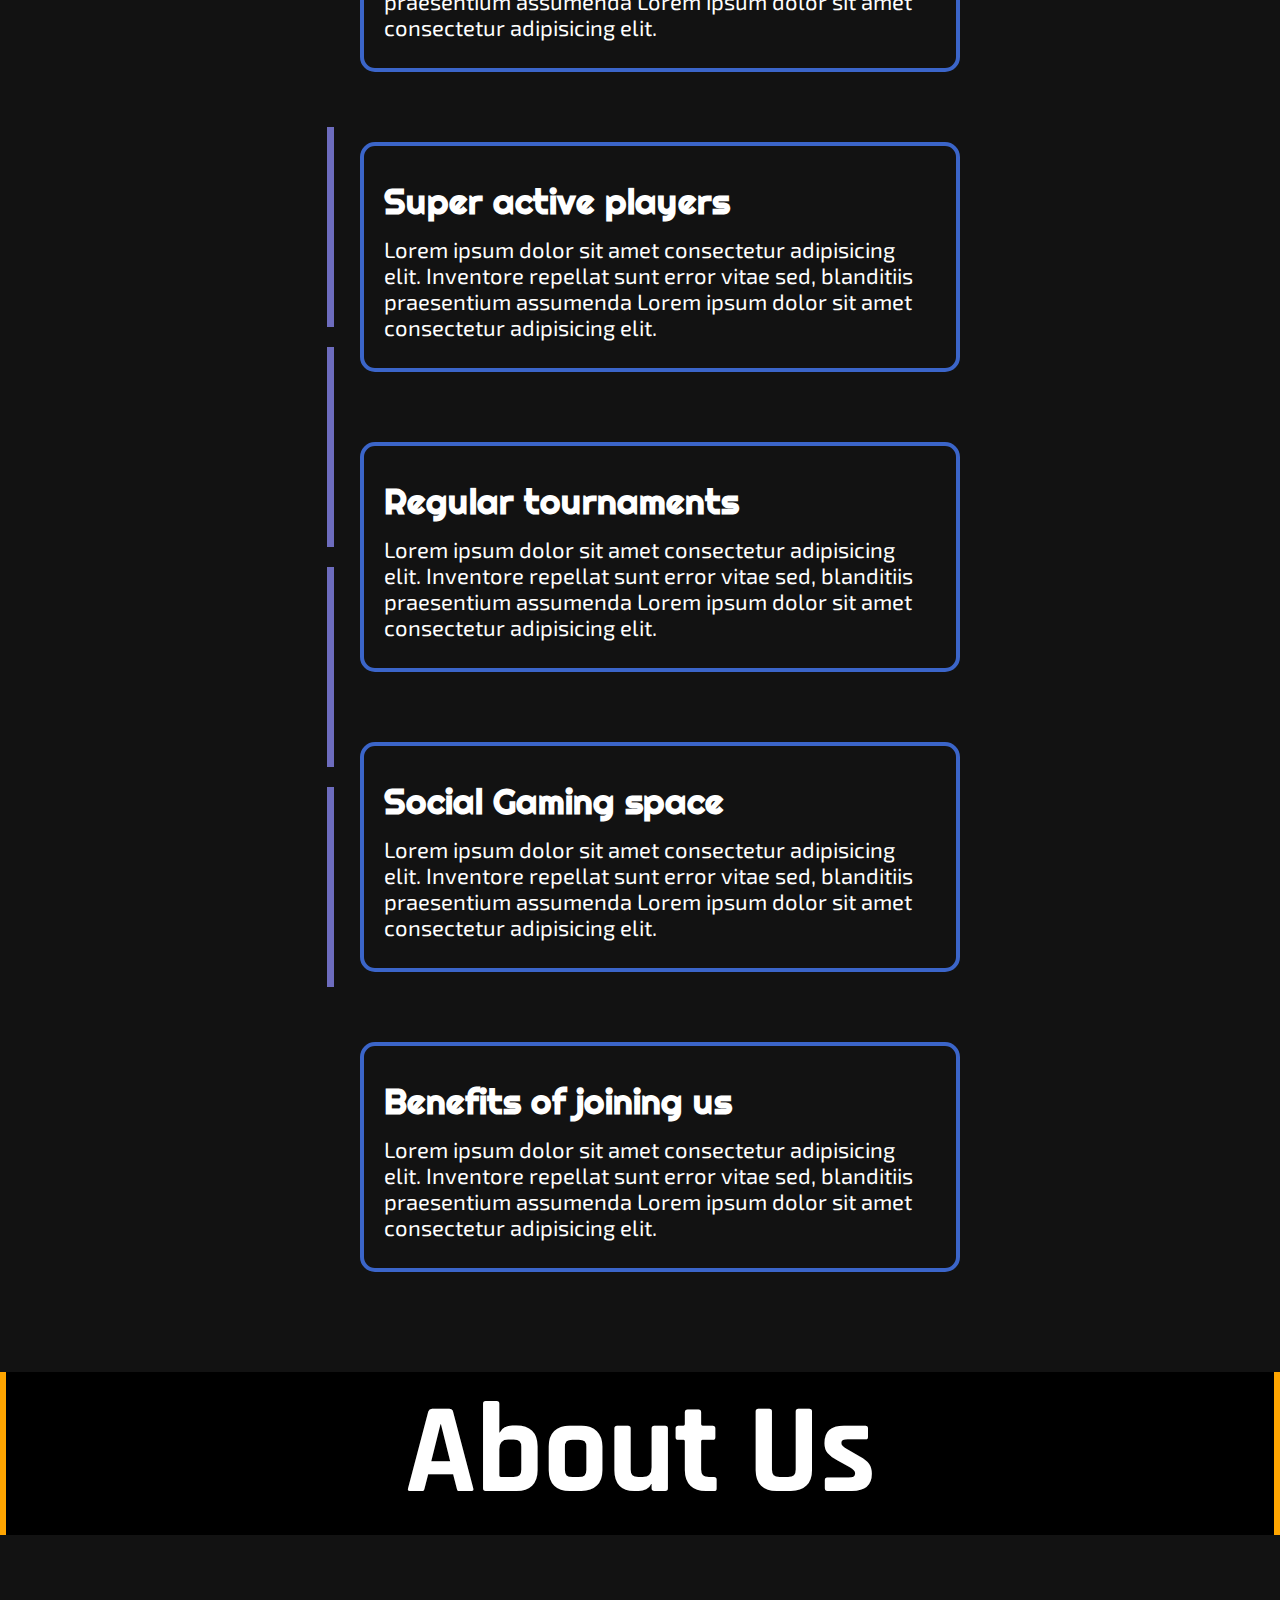
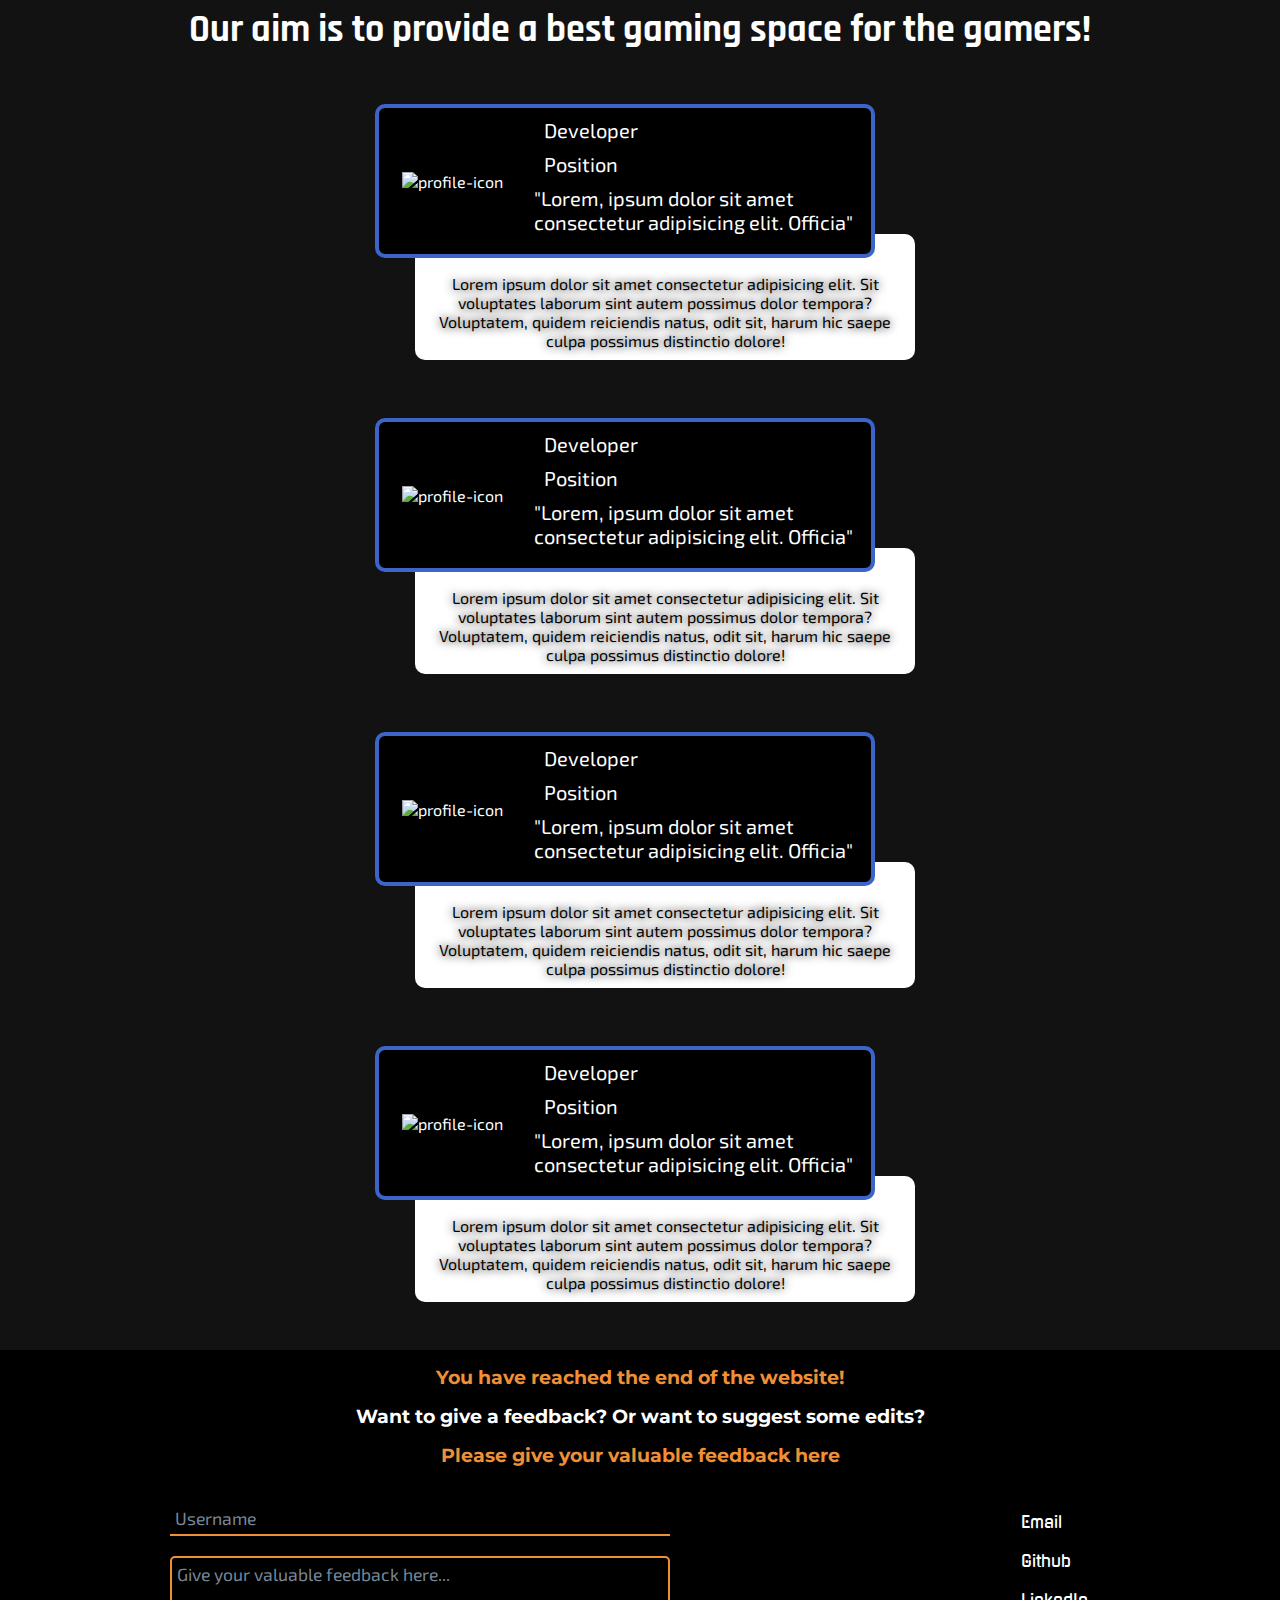
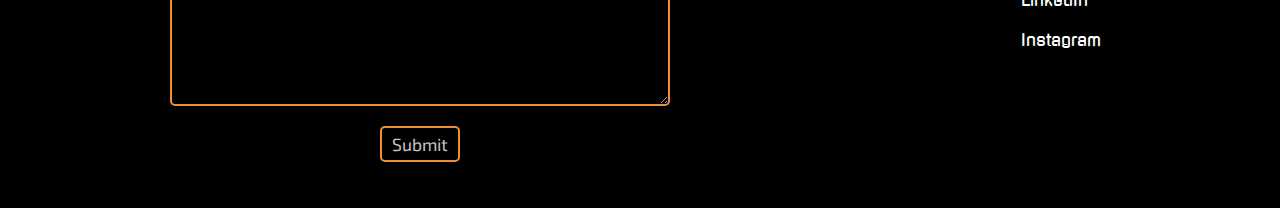
==== commit c8a95eea: "Update index.html" ====
--- a/index.html
+++ b/index.html
@@ -39,7 +39,7 @@
 
     <section id="home" class="home">
         <div class="content-box">
-            <h1>E-Sports Community</h1>
+            <h1>E-Sports <span class='multiple-text'></span></h1>
             <h3>Looking for a fast paced action packed environment?</h3>
             <h3>Join out Community.</h3>
             <p><span>Failure</span> doesn't mean <span>Game Over</span>,</p>
@@ -57,70 +57,70 @@
         <div class="ongoing-event-container">
             <div class="event-box">
                 <div class="img">
-                    <img src="https://www.insidesport.in/wp-content/uploads/2022/08/BGMI-ban.jpeg" alt="image">
+                    <img src="https://cdn.dnaindia.com/sites/default/files/styles/full/public/2021/07/02/983051-batlegrounds.jpg" alt="image">
                 </div>
                 <div class="event-layer">
                     <h4>BattleGround</h4>
                     <p>Tuesday</p>
                     <p>2-feb-2023</p>
-                    <p>02:00 AM</p>
-                    <a href="#">View stats</a>
-                </div>
-            </div>
-            <div class="event-box">
-                <div class="img">
-                    <img src="https://www.insidesport.in/wp-content/uploads/2022/08/BGMI-ban.jpeg" alt="image">
-                </div>
-                <div class="event-layer">
-                    <h4>BattleGround</h4>
-                    <p>Tuesday</p>
-                    <p>2-feb-2023</p>
-                    <p>02:00 AM</p>
-                    <a href="#">View stats</a>
-                </div>
-            </div>
-            <div class="event-box">
-                <div class="img">
-                    <img src="https://www.insidesport.in/wp-content/uploads/2022/08/BGMI-ban.jpeg" alt="image">
-                </div>
-                <div class="event-layer">
-                    <h4>BattleGround</h4>
-                    <p>Tuesday</p>
-                    <p>2-feb-2023</p>
-                    <p>02:00 AM</p>
-                    <a href="#">View stats</a>
-                </div>
-            </div>
-            <div class="event-box">
-                <div class="img">
-                    <img src="https://www.insidesport.in/wp-content/uploads/2022/08/BGMI-ban.jpeg" alt="image">
-                </div>
-                <div class="event-layer">
-                    <h4>BattleGround</h4>
-                    <p>Tuesday</p>
-                    <p>2-feb-2023</p>
-                    <p>02:00 AM</p>
-                    <a href="#">View stats</a>
-                </div>
-            </div>
-            <div class="event-box">
-                <div class="img">
-                    <img src="https://www.insidesport.in/wp-content/uploads/2022/08/BGMI-ban.jpeg" alt="image">
-                </div>
-                <div class="event-layer">
-                    <h4>BattleGround</h4>
-                    <p>Tuesday</p>
-                    <p>2-feb-2023</p>
-                    <p>02:00 AM</p>
-                    <a href="#">View stats</a>
-                </div>
-            </div>
-            <div class="event-box">
-                <div class="img">
-                    <img src="https://www.insidesport.in/wp-content/uploads/2022/08/BGMI-ban.jpeg" alt="image">
-                </div>
-                <div class="event-layer">
-                    <h4>BattleGround</h4>
+                    <p>02:00 PM</p>
+                    <a href="#">View stats</a>
+                </div>
+            </div>
+            <div class="event-box">
+                <div class="img">
+                    <img src="https://www.gamblingsites.org/app/uploads/2022/07/Valorant-img-1-1280x720.jpg" alt="image">
+                </div>
+                <div class="event-layer">
+                    <h4>Velorant</h4>
+                    <p>Tuesday</p>
+                    <p>2-feb-2023</p>
+                    <p>03:00 PM</p>
+                    <a href="#">View stats</a>
+                </div>
+            </div>
+            <div class="event-box">
+                <div class="img">
+                    <img src="https://i.pinimg.com/originals/44/8c/33/448c3364a6e9424e4d476d0259e7227d.jpg" alt="image">
+                </div>
+                <div class="event-layer">
+                    <h4>Call of Duty</h4>
+                    <p>Tuesday</p>
+                    <p>2-feb-2023</p>
+                    <p>02:00 AM</p>
+                    <a href="#">View stats</a>
+                </div>
+            </div>
+            <div class="event-box">
+                <div class="img">
+                    <img src="https://cracked-games.org/wp-content/uploads/2016/06/DmC-Devil-May-Cry.jpg" alt="image">
+                </div>
+                <div class="event-layer">
+                    <h4>Devil May Cry</h4>
+                    <p>Tuesday</p>
+                    <p>2-feb-2023</p>
+                    <p>02:00 AM</p>
+                    <a href="#">View stats</a>
+                </div>
+            </div>
+            <div class="event-box">
+                <div class="img">
+                    <img src="https://www.teahub.io/photos/full/139-1394047_clash-of-clans.jpg" alt="image">
+                </div>
+                <div class="event-layer">
+                    <h4>Clash of Clans</h4>
+                    <p>Tuesday</p>
+                    <p>2-feb-2023</p>
+                    <p>02:00 AM</p>
+                    <a href="#">View stats</a>
+                </div>
+            </div>
+            <div class="event-box">
+                <div class="img">
+                    <img src="https://www.iwmbuzz.com/wp-content/uploads/2022/07/how-to-redeem-the-codes-in-garena-free-fire-ki-5.jpg" alt="image">
+                </div>
+                <div class="event-layer">
+                    <h4>Freefire</h4>
                     <p>Tuesday</p>
                     <p>2-feb-2023</p>
                     <p>02:00 AM</p>
@@ -133,6 +133,30 @@
         <div class="upcoming-event-container">
             <div class="event-box">
                 <div class="img">
+                    <img src="https://www.iwmbuzz.com/wp-content/uploads/2022/07/how-to-redeem-the-codes-in-garena-free-fire-ki-5.jpg" alt="image">
+                </div>
+                <div class="event-layer">
+                    <h4>Freefire</h4>
+                    <p>Tuesday</p>
+                    <p>2-feb-2023</p>
+                    <p>02:00 AM</p>
+                    <a href="#">Register</a>
+                </div>
+            </div>
+            <div class="event-box">
+                <div class="img">
+                    <img src="https://i.pinimg.com/originals/44/8c/33/448c3364a6e9424e4d476d0259e7227d.jpg" alt="image">
+                </div>
+                <div class="event-layer">
+                    <h4>COD Mobile</h4>
+                    <p>Tuesday</p>
+                    <p>2-feb-2023</p>
+                    <p>02:00 AM</p>
+                    <a href="#">Register</a>
+                </div>
+            </div>
+            <div class="event-box">
+                <div class="img">
                     <img src="https://www.insidesport.in/wp-content/uploads/2022/08/BGMI-ban.jpeg" alt="image">
                 </div>
                 <div class="event-layer">
@@ -145,58 +169,34 @@
             </div>
             <div class="event-box">
                 <div class="img">
-                    <img src="https://www.insidesport.in/wp-content/uploads/2022/08/BGMI-ban.jpeg" alt="image">
-                </div>
-                <div class="event-layer">
-                    <h4>BattleGround</h4>
-                    <p>Tuesday</p>
-                    <p>2-feb-2023</p>
-                    <p>02:00 AM</p>
-                    <a href="#">Register</a>
-                </div>
-            </div>
-            <div class="event-box">
-                <div class="img">
-                    <img src="https://www.insidesport.in/wp-content/uploads/2022/08/BGMI-ban.jpeg" alt="image">
-                </div>
-                <div class="event-layer">
-                    <h4>BattleGround</h4>
-                    <p>Tuesday</p>
-                    <p>2-feb-2023</p>
-                    <p>02:00 AM</p>
-                    <a href="#">Register</a>
-                </div>
-            </div>
-            <div class="event-box">
-                <div class="img">
-                    <img src="https://www.insidesport.in/wp-content/uploads/2022/08/BGMI-ban.jpeg" alt="image">
-                </div>
-                <div class="event-layer">
-                    <h4>BattleGround</h4>
-                    <p>Tuesday</p>
-                    <p>2-feb-2023</p>
-                    <p>02:00 AM</p>
-                    <a href="#">Register</a>
-                </div>
-            </div>
-            <div class="event-box">
-                <div class="img">
-                    <img src="https://www.insidesport.in/wp-content/uploads/2022/08/BGMI-ban.jpeg" alt="image">
-                </div>
-                <div class="event-layer">
-                    <h4>BattleGround</h4>
-                    <p>Tuesday</p>
-                    <p>2-feb-2023</p>
-                    <p>02:00 AM</p>
-                    <a href="#">Register</a>
-                </div>
-            </div>
-            <div class="event-box">
-                <div class="img">
-                    <img src="https://www.insidesport.in/wp-content/uploads/2022/08/BGMI-ban.jpeg" alt="image">
-                </div>
-                <div class="event-layer">
-                    <h4>BattleGround</h4>
+                    <img src="https://www.gamblingsites.org/app/uploads/2022/07/Valorant-img-1-1280x720.jpg" alt="image">
+                </div>
+                <div class="event-layer">
+                    <h4>Velorant</h4>
+                    <p>Tuesday</p>
+                    <p>2-feb-2023</p>
+                    <p>02:00 AM</p>
+                    <a href="#">Register</a>
+                </div>
+            </div>
+            <div class="event-box">
+                <div class="img">
+                    <img src="https://cracked-games.org/wp-content/uploads/2016/06/DmC-Devil-May-Cry.jpg" alt="image">
+                </div>
+                <div class="event-layer">
+                    <h4>Devil May Cry</h4>
+                    <p>Tuesday</p>
+                    <p>2-feb-2023</p>
+                    <p>02:00 AM</p>
+                    <a href="#">Register</a>
+                </div>
+            </div>
+            <div class="event-box">
+                <div class="img">
+                    <img src="https://www.teahub.io/photos/full/139-1394047_clash-of-clans.jpg" alt="image">
+                </div>
+                <div class="event-layer">
+                    <h4>Clash of Clans</h4>
                     <p>Tuesday</p>
                     <p>2-feb-2023</p>
                     <p>02:00 AM</p>
@@ -257,12 +257,12 @@
 
     <section class="about" id="about">
         <h2>About Us</h2>
-        <h3>Telling something about our style of doing work!</h3>
+        <h3>Our aim is to provide a best gaming space for the gamers!</h3>
         <div class="about-container">
             <div class="profile">
                 <div class="profile-top-card">
                     <div class="profile-img">
-                        <img src="../Portfolio_0/images/image-removebg-preview.png" alt="profile-icon">
+                        <img src="images/player-1.png" alt="profile-icon">
                     </div>
                     <div class="wrap-text">
                         <p><i class="fa-solid fa-user-secret"></i>Developer</p>
@@ -279,7 +279,7 @@
             <div class="profile">
                 <div class="profile-top-card">
                     <div class="profile-img">
-                        <img src="../Portfolio_0/images/image-removebg-preview.png" alt="profile-icon">
+                        <img src="images/player-2.png" alt="profile-icon">
                     </div>
                     <div class="wrap-text">
                         <p><i class="fa-solid fa-user-secret"></i>Developer</p>
@@ -296,7 +296,7 @@
             <div class="profile">
                 <div class="profile-top-card">
                     <div class="profile-img">
-                        <img src="../Portfolio_0/images/image-removebg-preview.png" alt="profile-icon">
+                        <img src="images/player-3.png" alt="profile-icon">
                     </div>
                     <div class="wrap-text">
                         <p><i class="fa-solid fa-user-secret"></i>Developer</p>
@@ -313,7 +313,7 @@
             <div class="profile">
                 <div class="profile-top-card">
                     <div class="profile-img">
-                        <img src="../Portfolio_0/images/image-removebg-preview.png" alt="profile-icon">
+                        <img src="images/player-4.png" alt="profile-icon">
                     </div>
                     <div class="wrap-text">
                         <p><i class="fa-solid fa-user-secret"></i>Developer</p>
@@ -375,4 +375,4 @@
 
 </body>
 
-</html>+</html>
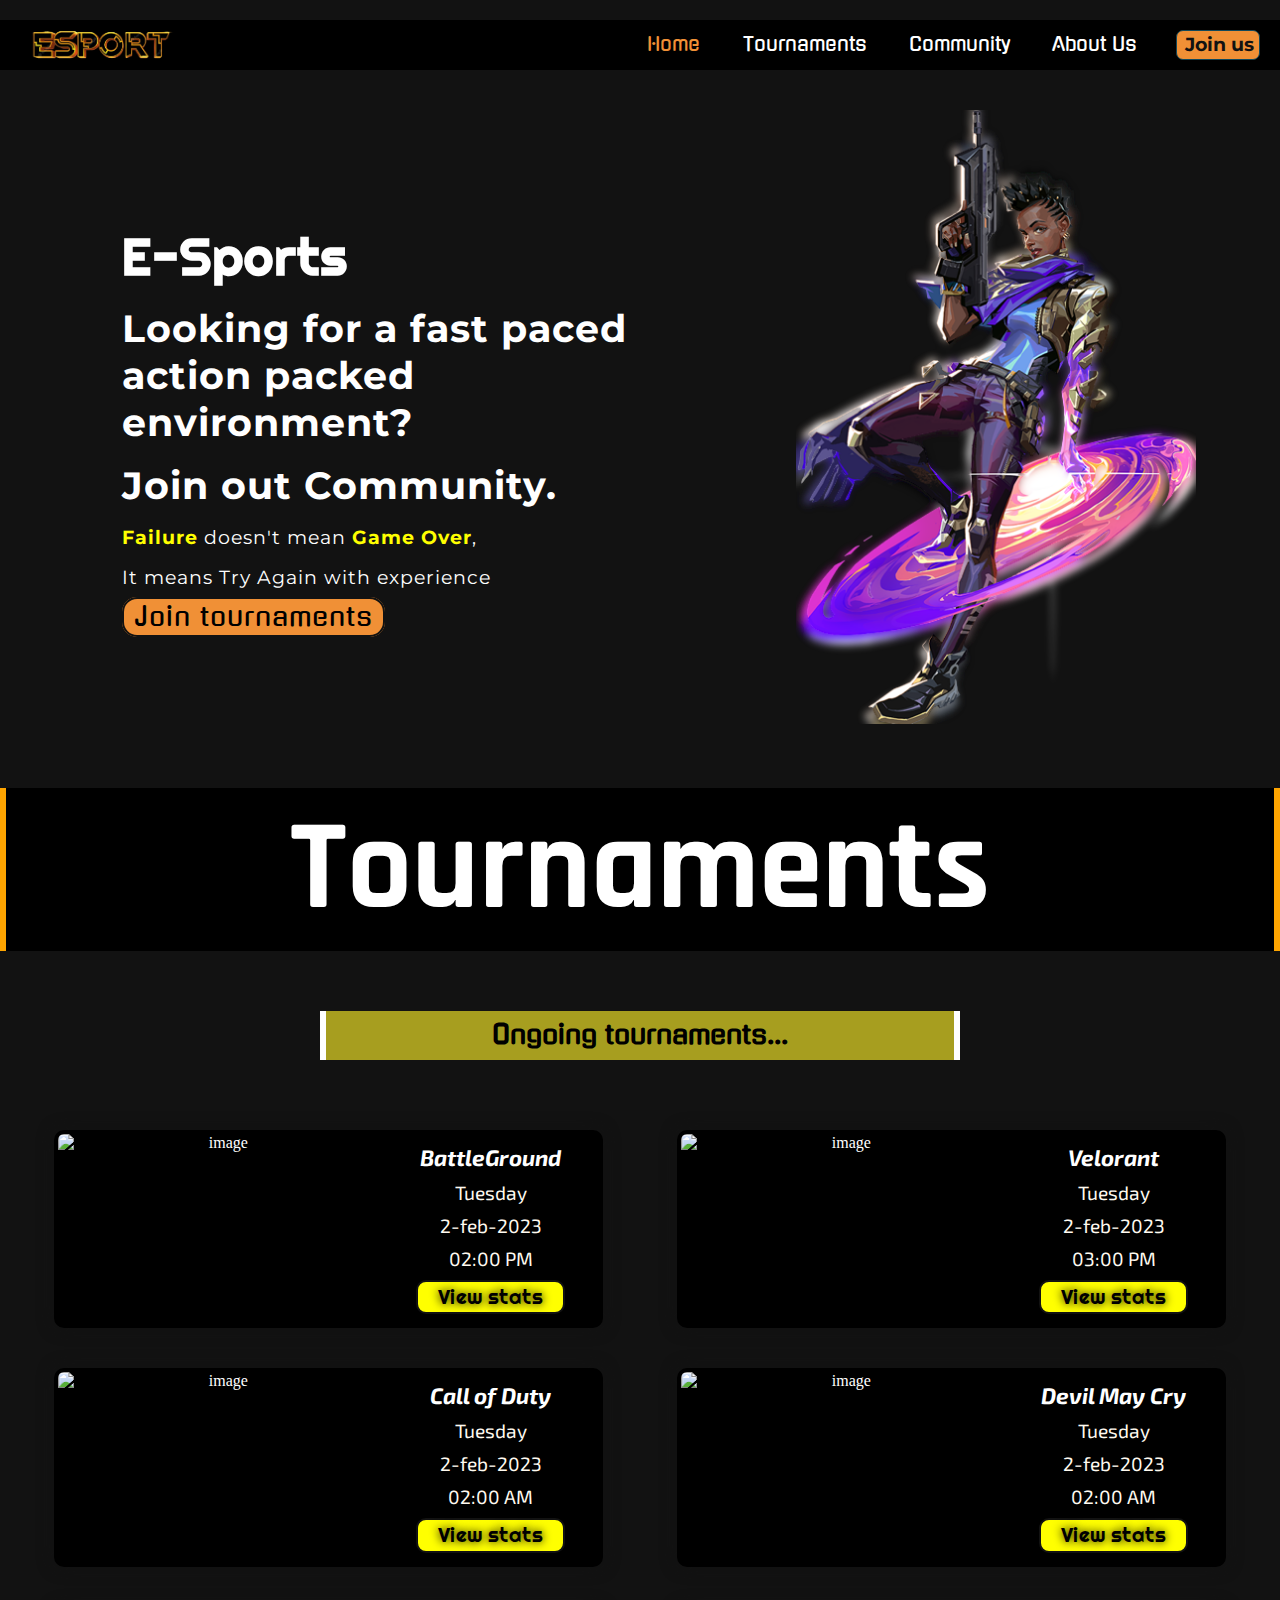
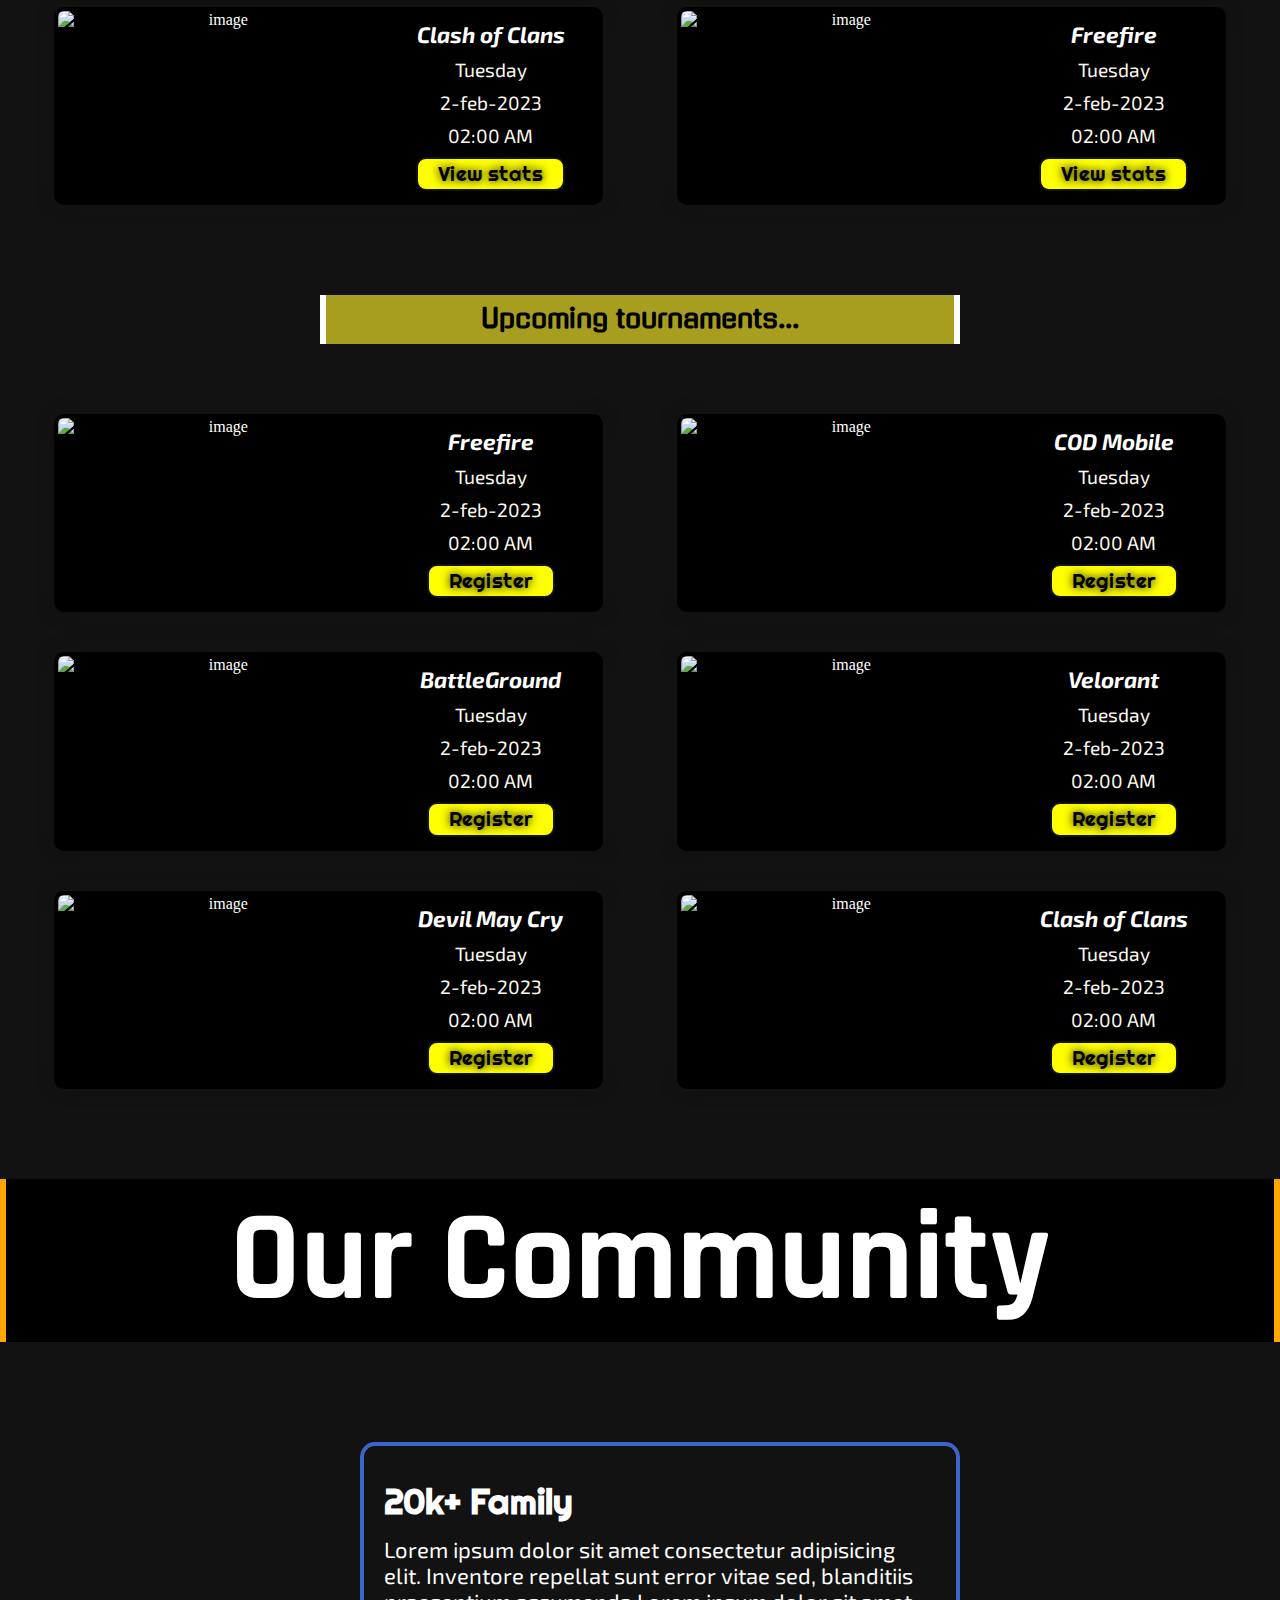
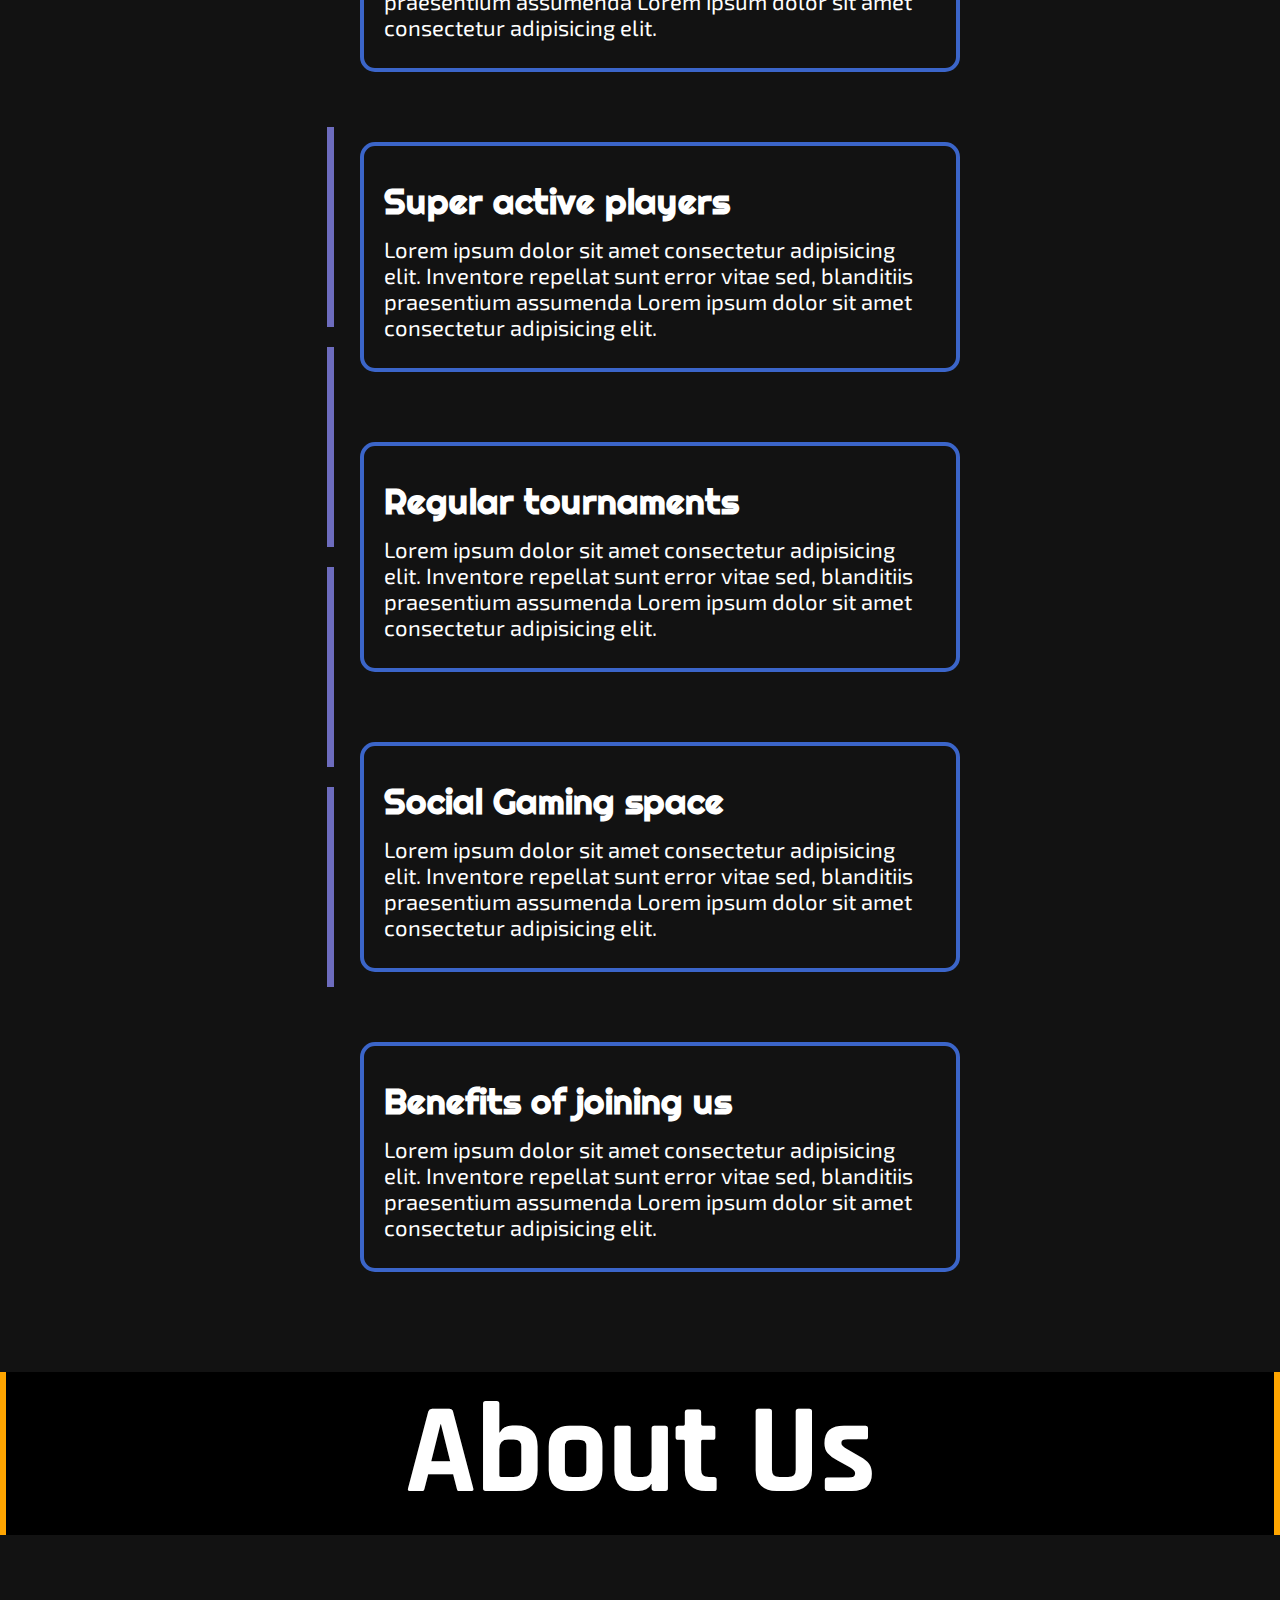
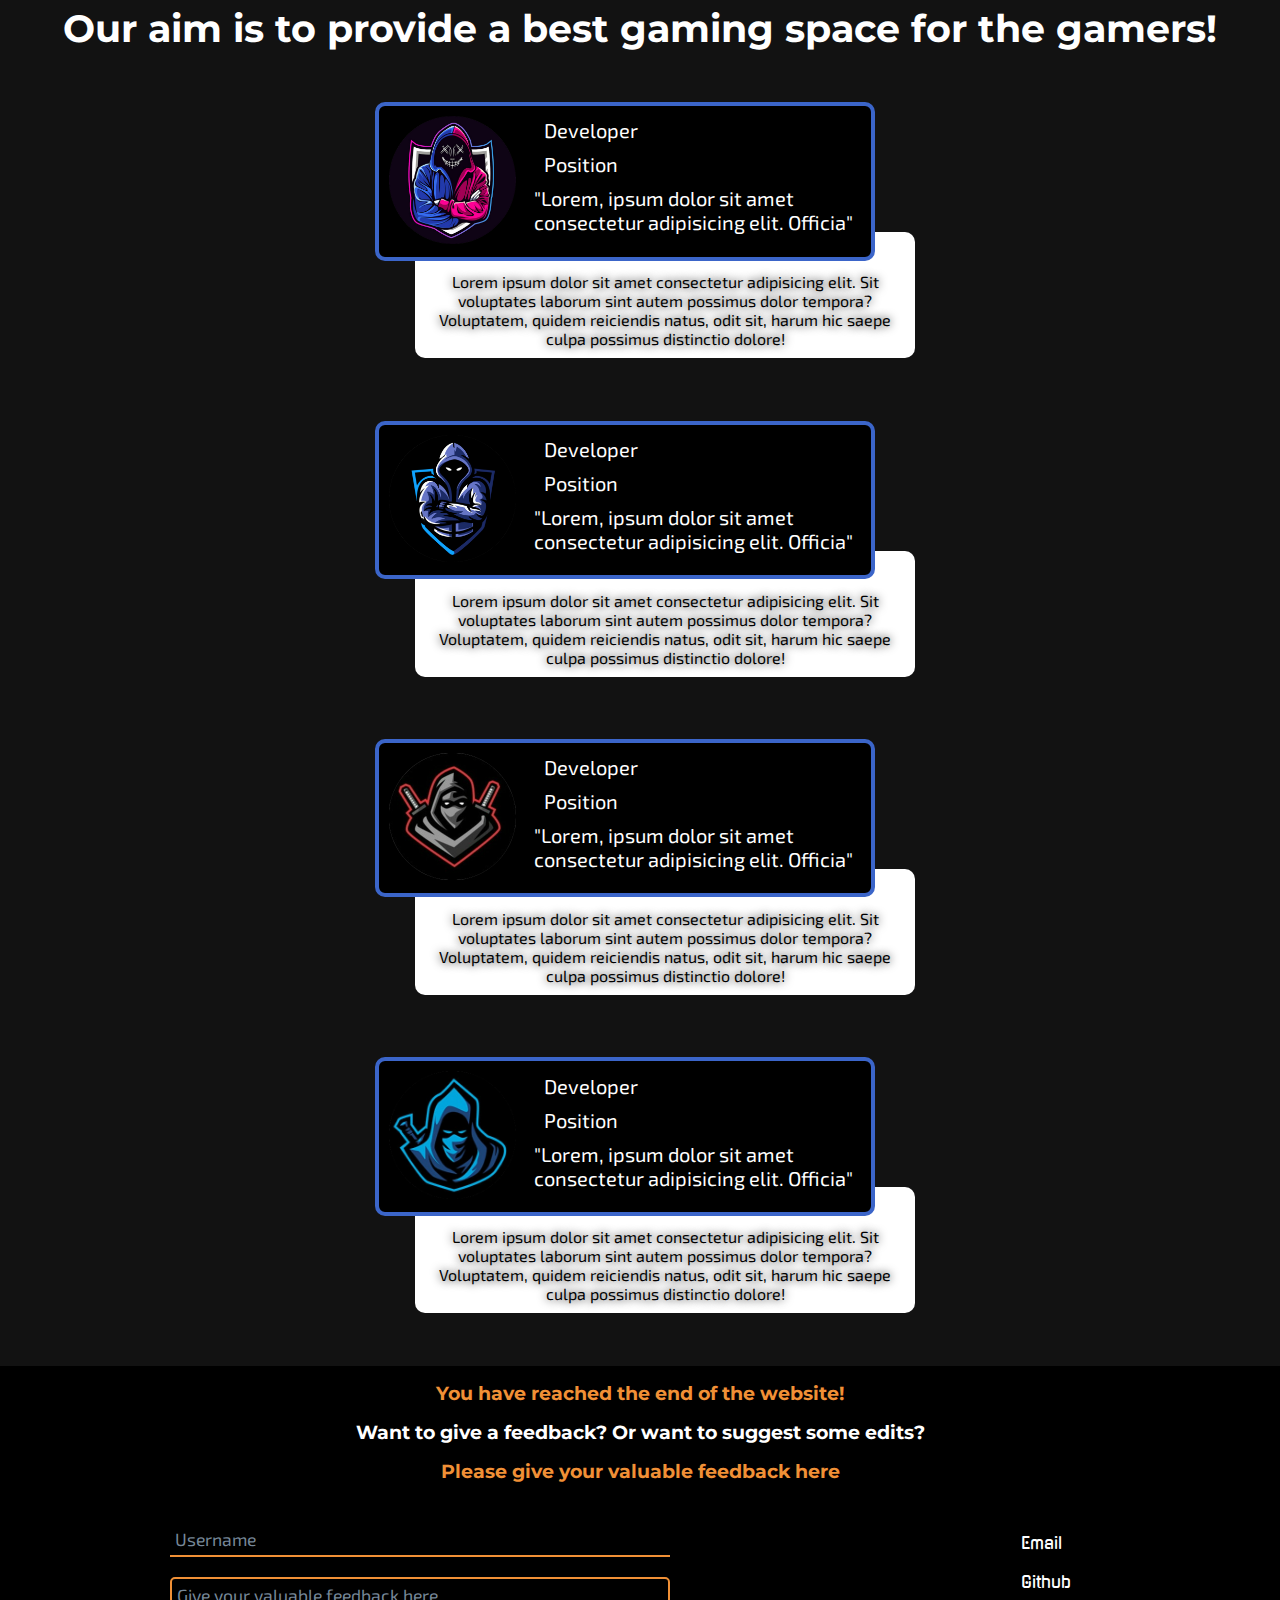
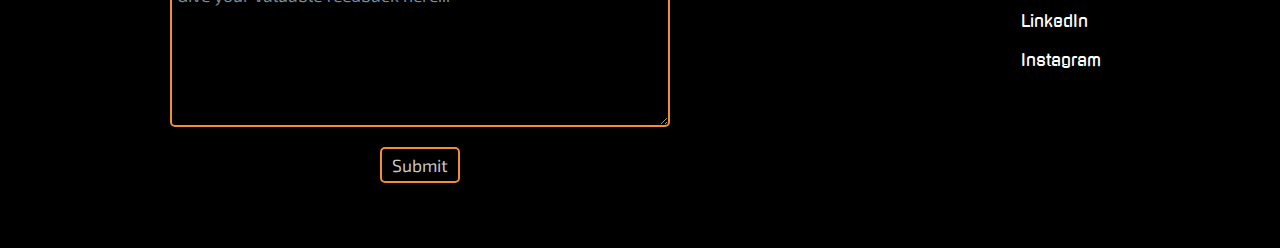
==== commit dbe9836d: "Update index.html" ====
--- a/index.html
+++ b/index.html
@@ -157,7 +157,7 @@
             </div>
             <div class="event-box">
                 <div class="img">
-                    <img src="https://www.insidesport.in/wp-content/uploads/2022/08/BGMI-ban.jpeg" alt="image">
+                    <img src="https://cdn.dnaindia.com/sites/default/files/styles/full/public/2021/07/02/983051-batlegrounds.jpg" alt="image">
                 </div>
                 <div class="event-layer">
                     <h4>BattleGround</h4>
--- a/style.css
+++ b/style.css
@@ -142,7 +142,9 @@
     color: var(--text-color);
     height: calc(100vh - 73px);
 }
-
+.multiple-text{
+    color: yellow;
+}
 .home div {
     margin: auto;
 }
@@ -262,7 +264,7 @@
     left: 0;
     width: 100%;
     height: 100%;
-    background: linear-gradient(rgba(0, 0, 0, .1), var(--main-color));
+    background: linear-gradient(rgba(0, 0, 0, 0.1), var(--second-bg-color));
     display: flex;
     justify-content: center;
     align-items: center;
@@ -296,8 +298,11 @@
     color: #000;
 }
 
-.event-box:hover .event-layer {
+.event-box:hover .event-layer{
     transform: translateY(0);
+}
+.event-box:hover .img{
+    filter: blur(4px);
 }
 
 
@@ -393,7 +398,7 @@
 }
 
 .about h3 {
-    font-family: var(--text-style-5);
+    font-family: var(--text-style-1);
 }
 
 .about .about-container {
@@ -484,6 +489,7 @@
 footer {
     overflow: auto;
     background-color: #000;
+    padding-bottom: 20px;
 }
 footer .content-box{
     padding: 0 20px 2%;
@@ -501,6 +507,9 @@
 }
 footer p:nth-of-type(1), footer p:nth-of-type(3){
     color: var(--main-color);
+}
+footer p:nth-of-type(3){
+    margin-bottom: 20px;
 }
 footer .form-container {
     width: 90%;
@@ -614,7 +623,9 @@
     .home {
         height: auto;
     }
-
+    .home p{
+        font-size: 1.2rem;
+    }
     .tournaments {
         min-height: auto;
         height: auto;
@@ -659,7 +670,9 @@
         transform: translateY(0%);
         background: none;
     }
-
+    .event-box:hover .img{
+        filter: none;
+    }
     .event-layer h4 {
         font-size: 1.4rem;
         margin: 10px auto 0;
@@ -808,6 +821,7 @@
 @media(max-width: 850px) {
     #menu-icon {
         display: block;
+        cursor: pointer;
     }
 
     .logo {
@@ -864,6 +878,7 @@
     .home .content-box a {
         display: inline-block;
         margin: 10px auto;
+        padding: 7px 15px;
     }
 
     .home .img-div {
@@ -885,7 +900,7 @@
     }
 
     .home .content-box p {
-        font-size: 2.6vw;
+        font-size: 1rem;
     }
 }
 
@@ -901,7 +916,7 @@
     }
 
     .tournaments .event-box .event-layer h4 {
-        font-size: 5vw;
+        font-size: 4vw;
     }
 
     .community .testimonial .text-container {
@@ -979,4 +994,4 @@
     .about .about-container .profile:hover {
         transform: none;
     }
-}+}
